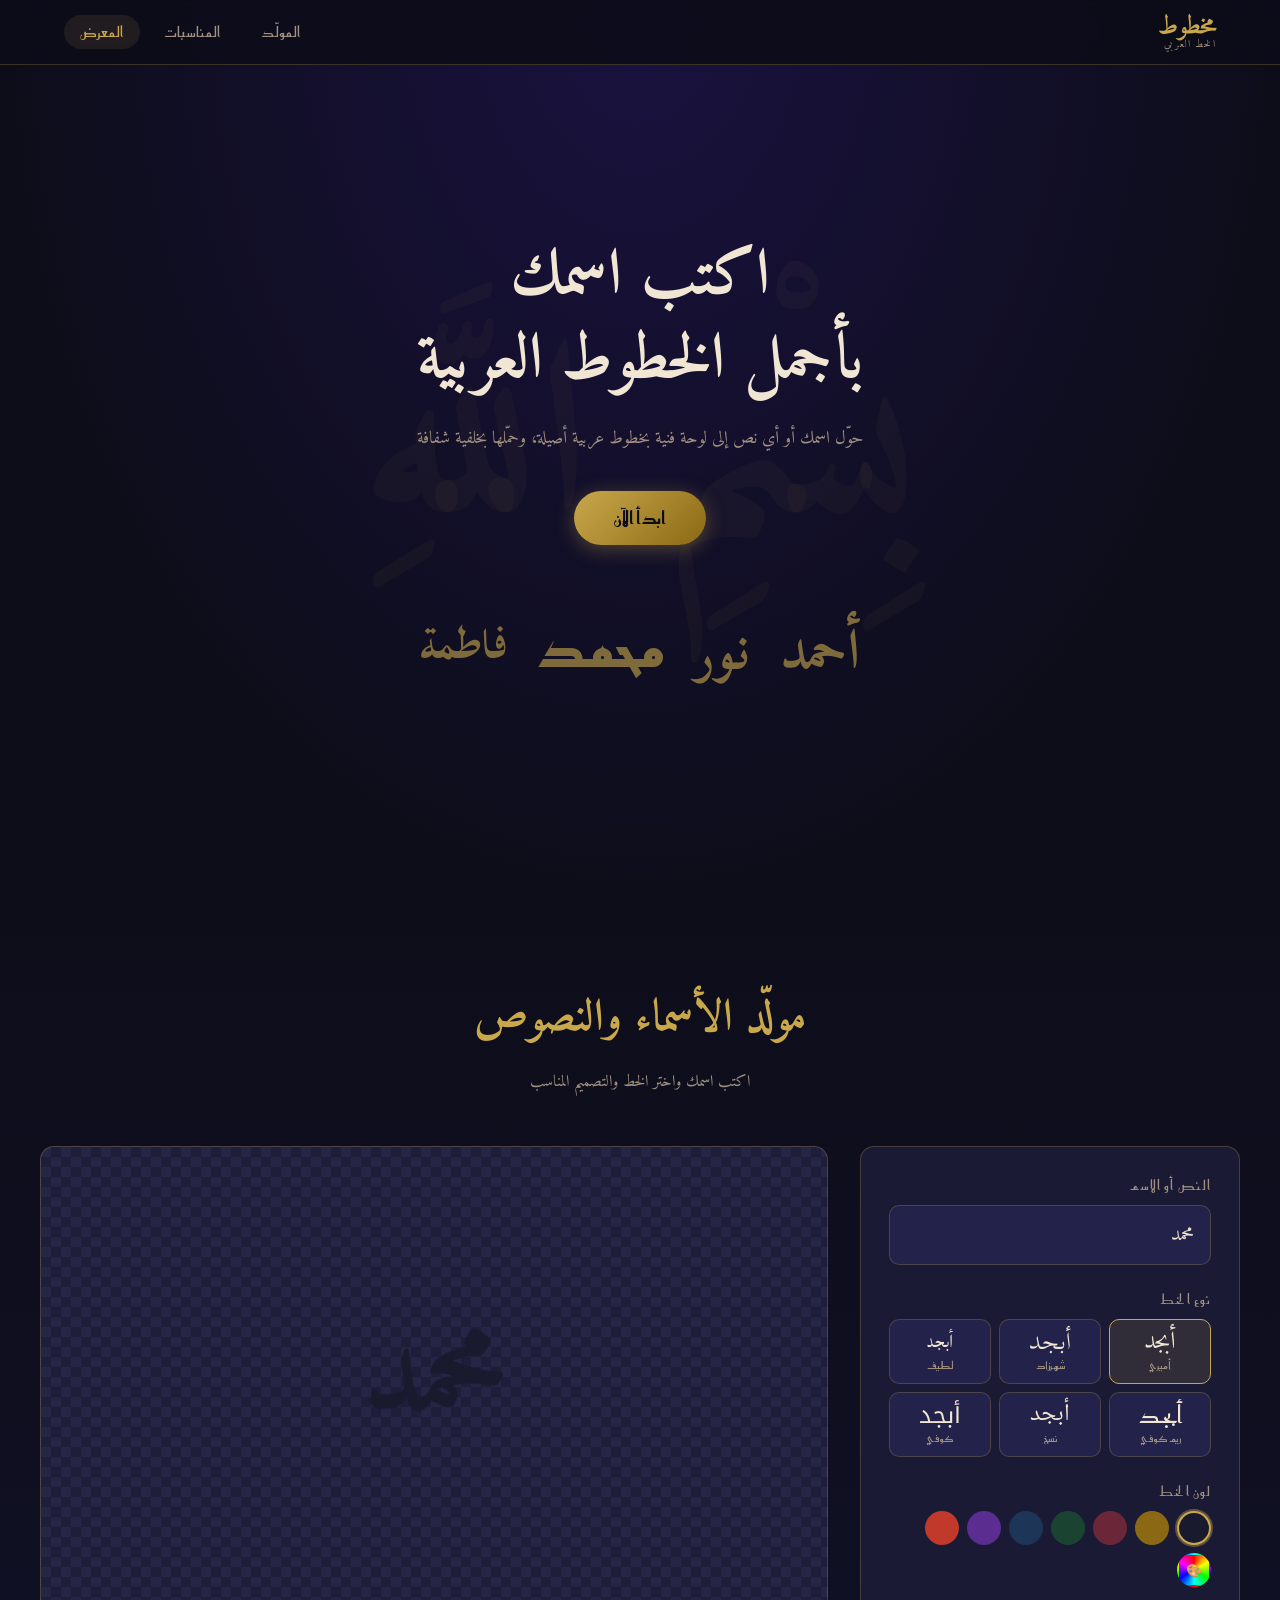
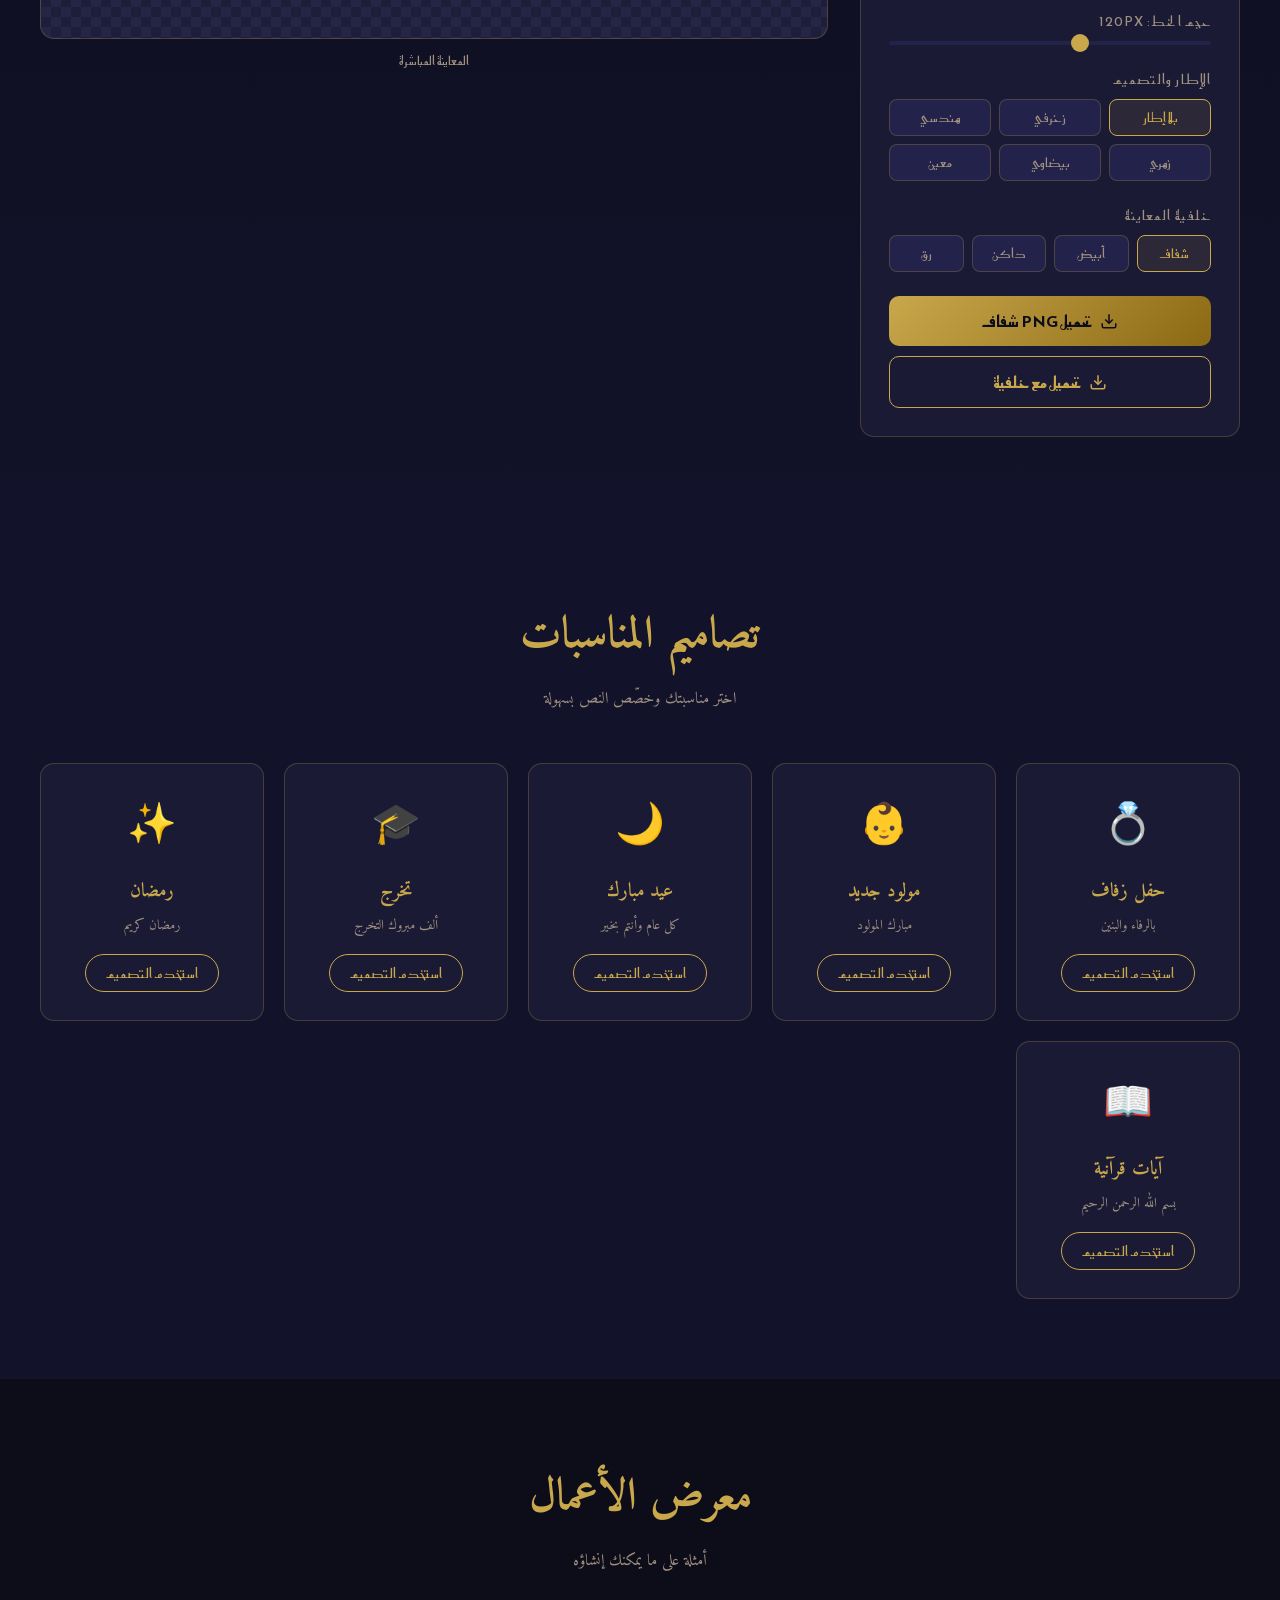
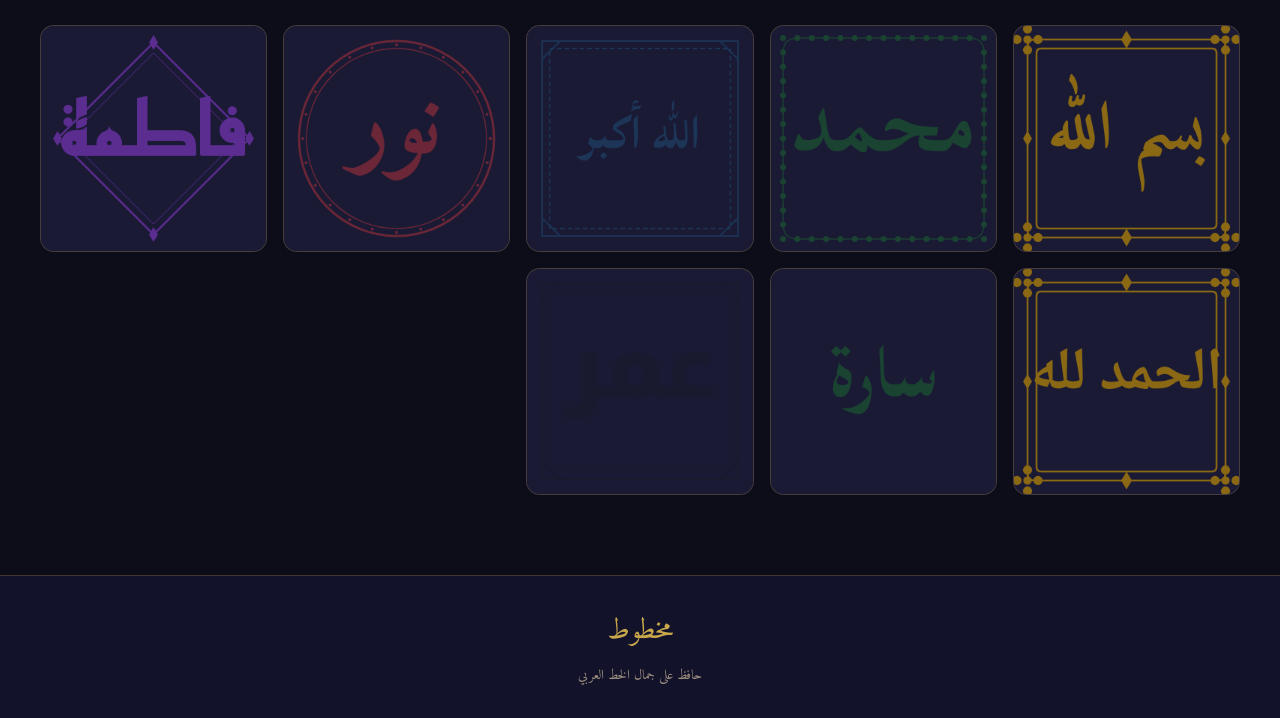
==== index.html @ 0754ecc1 "feat: إنشاء موقع مخطوط للخط العربي والمخطوطات - صفحة هيرو بخطوط عربية متحركة - مولّد نصوص/أسماء تفاع" ====
<!DOCTYPE html>
<html lang="ar" dir="rtl">
<head>
  <meta charset="UTF-8" />
  <meta name="viewport" content="width=device-width, initial-scale=1.0" />
  <title>مخطوط – الخط العربي والمخطوطات</title>
  <link rel="preconnect" href="https://fonts.googleapis.com" />
  <link rel="preconnect" href="https://fonts.gstatic.com" crossorigin />
  <link href="https://fonts.googleapis.com/css2?family=Amiri:ital,wght@0,400;0,700;1,400&family=Scheherazade+New:wght@400;500;600;700&family=Lateef:wght@200;300;400;500;600;700;800&family=Reem+Kufi:wght@400;500;600;700&family=Noto+Naskh+Arabic:wght@400;500;600;700&family=Noto+Kufi+Arabic:wght@400;500;600;700&display=swap" rel="stylesheet" />
  <link rel="stylesheet" href="style.css" />
</head>
<body>
  <!-- Header -->
  <header class="site-header">
    <div class="header-inner">
      <div class="logo">
        <span class="logo-text">مخطوط</span>
        <span class="logo-sub">الخط العربي</span>
      </div>
      <nav class="nav">
        <a href="#generator" class="nav-link active">المولّد</a>
        <a href="#occasions" class="nav-link">المناسبات</a>
        <a href="#gallery" class="nav-link">المعرض</a>
      </nav>
    </div>
  </header>

  <!-- Hero -->
  <section class="hero">
    <div class="hero-bg-text">بِسْمِ اللَّهِ</div>
    <div class="hero-content">
      <h1 class="hero-title">اكتب اسمك<br/>بأجمل الخطوط العربية</h1>
      <p class="hero-desc">حوّل اسمك أو أي نص إلى لوحة فنية بخطوط عربية أصيلة، وحمّلها بخلفية شفافة</p>
      <a href="#generator" class="btn-primary">ابدأ الآن</a>
    </div>
    <div class="hero-samples">
      <span class="sample s1">أحمد</span>
      <span class="sample s2">نور</span>
      <span class="sample s3">محمد</span>
      <span class="sample s4">فاطمة</span>
    </div>
  </section>

  <!-- Generator -->
  <section id="generator" class="section generator-section">
    <div class="container">
      <h2 class="section-title">مولّد الأسماء والنصوص</h2>
      <p class="section-sub">اكتب اسمك واختر الخط والتصميم المناسب</p>

      <div class="generator-layout">
        <!-- Controls -->
        <div class="controls-panel">

          <!-- Text Input -->
          <div class="control-group">
            <label>النص أو الاسم</label>
            <input type="text" id="nameInput" placeholder="اكتب اسمك هنا..." value="محمد" maxlength="40" />
          </div>

          <!-- Font Selector -->
          <div class="control-group">
            <label>نوع الخط</label>
            <div class="font-grid" id="fontGrid">
              <button class="font-btn active" data-font="Amiri" data-weight="700">
                <span class="font-preview" style="font-family:'Amiri'">أبجد</span>
                <span class="font-name">أميري</span>
              </button>
              <button class="font-btn" data-font="Scheherazade New" data-weight="700">
                <span class="font-preview" style="font-family:'Scheherazade New'">أبجد</span>
                <span class="font-name">شهرزاد</span>
              </button>
              <button class="font-btn" data-font="Lateef" data-weight="700">
                <span class="font-preview" style="font-family:'Lateef'">أبجد</span>
                <span class="font-name">لطيف</span>
              </button>
              <button class="font-btn" data-font="Reem Kufi" data-weight="700">
                <span class="font-preview" style="font-family:'Reem Kufi'">أبجد</span>
                <span class="font-name">ريم كوفي</span>
              </button>
              <button class="font-btn" data-font="Noto Naskh Arabic" data-weight="700">
                <span class="font-preview" style="font-family:'Noto Naskh Arabic'">أبجد</span>
                <span class="font-name">نسخ</span>
              </button>
              <button class="font-btn" data-font="Noto Kufi Arabic" data-weight="700">
                <span class="font-preview" style="font-family:'Noto Kufi Arabic'">أبجد</span>
                <span class="font-name">كوفي</span>
              </button>
            </div>
          </div>

          <!-- Color -->
          <div class="control-group">
            <label>لون الخط</label>
            <div class="color-palette" id="colorPalette">
              <button class="color-btn active" data-color="#1a1a2e" style="background:#1a1a2e" title="أسود عميق"></button>
              <button class="color-btn" data-color="#8B6914" style="background:#8B6914" title="ذهبي"></button>
              <button class="color-btn" data-color="#6B2737" style="background:#6B2737" title="أحمر عميق"></button>
              <button class="color-btn" data-color="#1B4332" style="background:#1B4332" title="أخضر عميق"></button>
              <button class="color-btn" data-color="#1d3557" style="background:#1d3557" title="أزرق ملكي"></button>
              <button class="color-btn" data-color="#5c2d91" style="background:#5c2d91" title="بنفسجي"></button>
              <button class="color-btn" data-color="#C0392B" style="background:#C0392B" title="أحمر"></button>
              <button class="color-btn custom-color-btn" data-color="#000000" title="اختر لوناً">
                <span>🎨</span>
              </button>
            </div>
            <input type="color" id="customColor" style="display:none" />
          </div>

          <!-- Font Size -->
          <div class="control-group">
            <label>حجم الخط: <span id="sizeLabel">120</span>px</label>
            <input type="range" id="fontSize" min="40" max="240" value="120" class="range-slider" />
          </div>

          <!-- Frame Style -->
          <div class="control-group">
            <label>الإطار والتصميم</label>
            <div class="frame-grid" id="frameGrid">
              <button class="frame-btn active" data-frame="none">بلا إطار</button>
              <button class="frame-btn" data-frame="ornate">زخرفي</button>
              <button class="frame-btn" data-frame="geometric">هندسي</button>
              <button class="frame-btn" data-frame="floral">زهري</button>
              <button class="frame-btn" data-frame="oval">بيضاوي</button>
              <button class="frame-btn" data-frame="diamond">معين</button>
            </div>
          </div>

          <!-- Background for preview -->
          <div class="control-group">
            <label>خلفية المعاينة</label>
            <div class="bg-options">
              <button class="bg-btn active" data-bg="transparent">شفاف</button>
              <button class="bg-btn" data-bg="white">أبيض</button>
              <button class="bg-btn" data-bg="dark">داكن</button>
              <button class="bg-btn" data-bg="parchment">رق</button>
            </div>
          </div>

          <!-- Download Buttons -->
          <div class="download-group">
            <button class="btn-download" id="downloadPNG">
              <svg width="18" height="18" viewBox="0 0 24 24" fill="none" stroke="currentColor" stroke-width="2"><path d="M21 15v4a2 2 0 0 1-2 2H5a2 2 0 0 1-2-2v-4"/><polyline points="7 10 12 15 17 10"/><line x1="12" y1="15" x2="12" y2="3"/></svg>
              تحميل PNG شفاف
            </button>
            <button class="btn-download secondary" id="downloadPNGbg">
              <svg width="18" height="18" viewBox="0 0 24 24" fill="none" stroke="currentColor" stroke-width="2"><path d="M21 15v4a2 2 0 0 1-2 2H5a2 2 0 0 1-2-2v-4"/><polyline points="7 10 12 15 17 10"/><line x1="12" y1="15" x2="12" y2="3"/></svg>
              تحميل مع خلفية
            </button>
          </div>
        </div>

        <!-- Canvas Preview -->
        <div class="preview-panel">
          <div class="preview-wrapper" id="previewWrapper">
            <canvas id="calligraphyCanvas"></canvas>
          </div>
          <p class="preview-hint">المعاينة المباشرة</p>
        </div>
      </div>
    </div>
  </section>

  <!-- Occasions -->
  <section id="occasions" class="section occasions-section">
    <div class="container">
      <h2 class="section-title">تصاميم المناسبات</h2>
      <p class="section-sub">اختر مناسبتك وخصّص النص بسهولة</p>

      <div class="occasions-grid">
        <div class="occasion-card" data-occasion="wedding">
          <div class="occasion-icon">💍</div>
          <h3>حفل زفاف</h3>
          <p>بالرفاء والبنين</p>
          <button class="btn-occasion" onclick="loadOccasion('wedding')">استخدم التصميم</button>
        </div>
        <div class="occasion-card" data-occasion="newborn">
          <div class="occasion-icon">👶</div>
          <h3>مولود جديد</h3>
          <p>مبارك المولود</p>
          <button class="btn-occasion" onclick="loadOccasion('newborn')">استخدم التصميم</button>
        </div>
        <div class="occasion-card" data-occasion="eid">
          <div class="occasion-icon">🌙</div>
          <h3>عيد مبارك</h3>
          <p>كل عام وأنتم بخير</p>
          <button class="btn-occasion" onclick="loadOccasion('eid')">استخدم التصميم</button>
        </div>
        <div class="occasion-card" data-occasion="graduation">
          <div class="occasion-icon">🎓</div>
          <h3>تخرج</h3>
          <p>ألف مبروك التخرج</p>
          <button class="btn-occasion" onclick="loadOccasion('graduation')">استخدم التصميم</button>
        </div>
        <div class="occasion-card" data-occasion="ramadan">
          <div class="occasion-icon">✨</div>
          <h3>رمضان</h3>
          <p>رمضان كريم</p>
          <button class="btn-occasion" onclick="loadOccasion('ramadan')">استخدم التصميم</button>
        </div>
        <div class="occasion-card" data-occasion="quran">
          <div class="occasion-icon">📖</div>
          <h3>آيات قرآنية</h3>
          <p>بسم الله الرحمن الرحيم</p>
          <button class="btn-occasion" onclick="loadOccasion('quran')">استخدم التصميم</button>
        </div>
      </div>
    </div>
  </section>

  <!-- Gallery -->
  <section id="gallery" class="section gallery-section">
    <div class="container">
      <h2 class="section-title">معرض الأعمال</h2>
      <p class="section-sub">أمثلة على ما يمكنك إنشاؤه</p>
      <div class="gallery-grid" id="galleryGrid"></div>
    </div>
  </section>

  <!-- Footer -->
  <footer class="site-footer">
    <div class="footer-inner">
      <span class="footer-logo">مخطوط</span>
      <p>حافظ على جمال الخط العربي</p>
    </div>
  </footer>

  <!-- Toast -->
  <div class="toast" id="toast"></div>

  <script src="app.js"></script>
</body>
</html>
---- style.css ----
/* ========================
   RESET & BASE
======================== */
*, *::before, *::after { box-sizing: border-box; margin: 0; padding: 0; }

:root {
  --gold: #c9a84c;
  --gold-light: #e8c96a;
  --gold-dark: #8B6914;
  --deep: #0d0d1a;
  --deep2: #12122a;
  --surface: #1a1a35;
  --surface2: #22224a;
  --text: #f0e6d3;
  --text-muted: #a09080;
  --border: rgba(201,168,76,0.25);
  --radius: 14px;
  --shadow: 0 8px 32px rgba(0,0,0,0.5);
}

html { scroll-behavior: smooth; }

body {
  font-family: 'Amiri', 'Segoe UI', sans-serif;
  background: var(--deep);
  color: var(--text);
  direction: rtl;
  overflow-x: hidden;
}

a { text-decoration: none; color: inherit; }

/* ========================
   HEADER
======================== */
.site-header {
  position: fixed;
  top: 0; left: 0; right: 0;
  z-index: 100;
  background: rgba(13,13,26,0.92);
  backdrop-filter: blur(12px);
  border-bottom: 1px solid var(--border);
}

.header-inner {
  max-width: 1200px;
  margin: 0 auto;
  padding: 0 24px;
  height: 64px;
  display: flex;
  align-items: center;
  justify-content: space-between;
}

.logo {
  display: flex;
  flex-direction: column;
  line-height: 1;
}

.logo-text {
  font-family: 'Amiri', serif;
  font-size: 1.6rem;
  font-weight: 700;
  color: var(--gold);
  letter-spacing: 0;
}

.logo-sub {
  font-size: 0.65rem;
  color: var(--text-muted);
  letter-spacing: 0.1em;
}

.nav { display: flex; gap: 8px; }

.nav-link {
  padding: 6px 16px;
  border-radius: 20px;
  font-size: 0.9rem;
  color: var(--text-muted);
  transition: all 0.2s;
  font-family: 'Reem Kufi', sans-serif;
}

.nav-link:hover, .nav-link.active {
  color: var(--gold);
  background: rgba(201,168,76,0.1);
}

/* ========================
   HERO
======================== */
.hero {
  min-height: 100vh;
  display: flex;
  flex-direction: column;
  align-items: center;
  justify-content: center;
  position: relative;
  overflow: hidden;
  padding: 100px 24px 60px;
  background: radial-gradient(ellipse at 50% 0%, #1a1240 0%, var(--deep) 70%);
}

.hero-bg-text {
  position: absolute;
  top: 50%;
  left: 50%;
  transform: translate(-50%, -50%);
  font-family: 'Amiri', serif;
  font-size: clamp(80px, 20vw, 240px);
  font-weight: 700;
  color: rgba(201,168,76,0.04);
  pointer-events: none;
  white-space: nowrap;
  user-select: none;
}

.hero-content {
  text-align: center;
  position: relative;
  z-index: 2;
  max-width: 700px;
}

.hero-title {
  font-family: 'Amiri', serif;
  font-size: clamp(2rem, 6vw, 4rem);
  font-weight: 700;
  line-height: 1.3;
  color: var(--text);
  margin-bottom: 20px;
}

.hero-title br { display: block; }

.hero-desc {
  font-size: 1.1rem;
  color: var(--text-muted);
  margin-bottom: 36px;
  line-height: 1.8;
}

.btn-primary {
  display: inline-block;
  padding: 14px 40px;
  background: linear-gradient(135deg, var(--gold) 0%, var(--gold-dark) 100%);
  color: #0d0d1a;
  border-radius: 30px;
  font-family: 'Reem Kufi', sans-serif;
  font-size: 1.1rem;
  font-weight: 700;
  transition: all 0.3s;
  box-shadow: 0 4px 20px rgba(201,168,76,0.35);
}

.btn-primary:hover {
  transform: translateY(-2px);
  box-shadow: 0 8px 30px rgba(201,168,76,0.5);
}

.hero-samples {
  display: flex;
  gap: 30px;
  margin-top: 60px;
  flex-wrap: wrap;
  justify-content: center;
  position: relative;
  z-index: 2;
}

.sample {
  font-family: 'Amiri', serif;
  font-size: clamp(2rem, 5vw, 3.5rem);
  font-weight: 700;
  color: var(--gold);
  opacity: 0.6;
  animation: float 4s ease-in-out infinite;
}

.sample.s1 { animation-delay: 0s; font-family: 'Amiri', serif; }
.sample.s2 { animation-delay: 0.8s; font-family: 'Scheherazade New', serif; font-size: 3rem; }
.sample.s3 { animation-delay: 1.6s; font-family: 'Reem Kufi', sans-serif; }
.sample.s4 { animation-delay: 2.4s; font-family: 'Lateef', serif; }

@keyframes float {
  0%, 100% { transform: translateY(0); opacity: 0.6; }
  50% { transform: translateY(-12px); opacity: 0.9; }
}

/* ========================
   SECTIONS
======================== */
.section { padding: 80px 24px; }

.container { max-width: 1200px; margin: 0 auto; }

.section-title {
  font-family: 'Amiri', serif;
  font-size: clamp(1.8rem, 4vw, 2.8rem);
  font-weight: 700;
  text-align: center;
  color: var(--gold);
  margin-bottom: 10px;
}

.section-sub {
  text-align: center;
  color: var(--text-muted);
  margin-bottom: 50px;
  font-size: 1rem;
}

/* ========================
   GENERATOR
======================== */
.generator-section {
  background: linear-gradient(180deg, var(--deep) 0%, var(--deep2) 100%);
}

.generator-layout {
  display: grid;
  grid-template-columns: 380px 1fr;
  gap: 32px;
  align-items: start;
}

@media (max-width: 900px) {
  .generator-layout { grid-template-columns: 1fr; }
}

/* Controls Panel */
.controls-panel {
  background: var(--surface);
  border: 1px solid var(--border);
  border-radius: var(--radius);
  padding: 28px;
  display: flex;
  flex-direction: column;
  gap: 24px;
}

.control-group { display: flex; flex-direction: column; gap: 10px; }

.control-group label {
  font-family: 'Reem Kufi', sans-serif;
  font-size: 0.85rem;
  color: var(--text-muted);
  text-transform: uppercase;
  letter-spacing: 0.08em;
}

.control-group input[type="text"] {
  width: 100%;
  padding: 12px 16px;
  background: var(--surface2);
  border: 1px solid var(--border);
  border-radius: 10px;
  color: var(--text);
  font-family: 'Amiri', serif;
  font-size: 1.2rem;
  text-align: right;
  direction: rtl;
  outline: none;
  transition: border-color 0.2s;
}

.control-group input[type="text"]:focus {
  border-color: var(--gold);
}

/* Font Grid */
.font-grid {
  display: grid;
  grid-template-columns: repeat(3, 1fr);
  gap: 8px;
}

.font-btn {
  background: var(--surface2);
  border: 1px solid var(--border);
  border-radius: 10px;
  padding: 10px 6px;
  cursor: pointer;
  transition: all 0.2s;
  display: flex;
  flex-direction: column;
  align-items: center;
  gap: 4px;
}

.font-btn:hover { border-color: var(--gold); }

.font-btn.active {
  border-color: var(--gold);
  background: rgba(201,168,76,0.12);
}

.font-preview {
  font-size: 1.5rem;
  color: var(--text);
  line-height: 1;
}

.font-name {
  font-size: 0.65rem;
  color: var(--text-muted);
  font-family: 'Reem Kufi', sans-serif;
}

/* Color Palette */
.color-palette {
  display: flex;
  gap: 8px;
  flex-wrap: wrap;
}

.color-btn {
  width: 34px;
  height: 34px;
  border-radius: 50%;
  border: 2px solid transparent;
  cursor: pointer;
  transition: all 0.2s;
  display: flex;
  align-items: center;
  justify-content: center;
}

.color-btn:hover { transform: scale(1.15); }

.color-btn.active {
  border-color: var(--gold);
  box-shadow: 0 0 0 2px rgba(201,168,76,0.4);
}

.custom-color-btn {
  background: conic-gradient(red, yellow, lime, cyan, blue, magenta, red) !important;
  font-size: 0.8rem;
}

/* Range Slider */
.range-slider {
  -webkit-appearance: none;
  width: 100%;
  height: 4px;
  background: var(--surface2);
  border-radius: 2px;
  outline: none;
}

.range-slider::-webkit-slider-thumb {
  -webkit-appearance: none;
  width: 18px;
  height: 18px;
  border-radius: 50%;
  background: var(--gold);
  cursor: pointer;
}

/* Frame Grid */
.frame-grid {
  display: grid;
  grid-template-columns: repeat(3, 1fr);
  gap: 8px;
}

.frame-btn {
  background: var(--surface2);
  border: 1px solid var(--border);
  border-radius: 8px;
  padding: 8px 4px;
  color: var(--text-muted);
  font-family: 'Reem Kufi', sans-serif;
  font-size: 0.8rem;
  cursor: pointer;
  transition: all 0.2s;
}

.frame-btn:hover { border-color: var(--gold); color: var(--gold); }

.frame-btn.active {
  border-color: var(--gold);
  color: var(--gold);
  background: rgba(201,168,76,0.1);
}

/* BG Options */
.bg-options {
  display: flex;
  gap: 8px;
}

.bg-btn {
  flex: 1;
  padding: 8px;
  border-radius: 8px;
  border: 1px solid var(--border);
  background: var(--surface2);
  color: var(--text-muted);
  font-family: 'Reem Kufi', sans-serif;
  font-size: 0.8rem;
  cursor: pointer;
  transition: all 0.2s;
}

.bg-btn:hover { border-color: var(--gold); color: var(--gold); }

.bg-btn.active {
  border-color: var(--gold);
  color: var(--gold);
  background: rgba(201,168,76,0.1);
}

/* Download Buttons */
.download-group { display: flex; gap: 10px; flex-direction: column; }

.btn-download {
  width: 100%;
  padding: 13px;
  border-radius: 10px;
  border: none;
  background: linear-gradient(135deg, var(--gold), var(--gold-dark));
  color: #0d0d1a;
  font-family: 'Reem Kufi', sans-serif;
  font-size: 1rem;
  font-weight: 700;
  cursor: pointer;
  display: flex;
  align-items: center;
  justify-content: center;
  gap: 8px;
  transition: all 0.2s;
}

.btn-download:hover { filter: brightness(1.1); transform: translateY(-1px); }

.btn-download.secondary {
  background: transparent;
  border: 1px solid var(--gold);
  color: var(--gold);
}

.btn-download.secondary:hover {
  background: rgba(201,168,76,0.1);
  filter: none;
}

/* Preview Panel */
.preview-panel {
  display: flex;
  flex-direction: column;
  align-items: center;
  gap: 12px;
  position: sticky;
  top: 90px;
}

.preview-wrapper {
  width: 100%;
  border-radius: var(--radius);
  overflow: hidden;
  border: 1px solid var(--border);
  background: repeating-conic-gradient(#1e1e3a 0% 25%, #252545 0% 50%) 0 0 / 20px 20px;
  display: flex;
  align-items: center;
  justify-content: center;
  min-height: 300px;
}

.preview-wrapper canvas {
  max-width: 100%;
  height: auto;
  display: block;
}

.preview-hint {
  font-size: 0.78rem;
  color: var(--text-muted);
  font-family: 'Reem Kufi', sans-serif;
}

/* ========================
   OCCASIONS
======================== */
.occasions-section {
  background: var(--deep2);
}

.occasions-grid {
  display: grid;
  grid-template-columns: repeat(auto-fill, minmax(220px, 1fr));
  gap: 20px;
}

.occasion-card {
  background: var(--surface);
  border: 1px solid var(--border);
  border-radius: var(--radius);
  padding: 28px 20px;
  text-align: center;
  transition: all 0.3s;
  cursor: pointer;
}

.occasion-card:hover {
  border-color: var(--gold);
  transform: translateY(-4px);
  box-shadow: 0 12px 40px rgba(201,168,76,0.15);
}

.occasion-icon {
  font-size: 2.5rem;
  margin-bottom: 12px;
}

.occasion-card h3 {
  font-family: 'Amiri', serif;
  font-size: 1.2rem;
  color: var(--gold);
  margin-bottom: 6px;
}

.occasion-card p {
  font-size: 0.85rem;
  color: var(--text-muted);
  margin-bottom: 16px;
  font-family: 'Amiri', serif;
}

.btn-occasion {
  padding: 8px 20px;
  border-radius: 20px;
  border: 1px solid var(--gold);
  background: transparent;
  color: var(--gold);
  font-family: 'Reem Kufi', sans-serif;
  font-size: 0.85rem;
  cursor: pointer;
  transition: all 0.2s;
}

.btn-occasion:hover {
  background: var(--gold);
  color: var(--deep);
}

/* ========================
   GALLERY
======================== */
.gallery-section {
  background: var(--deep);
}

.gallery-grid {
  display: grid;
  grid-template-columns: repeat(auto-fill, minmax(200px, 1fr));
  gap: 16px;
}

.gallery-item {
  border-radius: var(--radius);
  overflow: hidden;
  border: 1px solid var(--border);
  background: var(--surface);
  aspect-ratio: 1;
  display: flex;
  align-items: center;
  justify-content: center;
  cursor: pointer;
  transition: all 0.3s;
  position: relative;
}

.gallery-item:hover {
  border-color: var(--gold);
  transform: scale(1.02);
}

.gallery-item canvas {
  width: 100%;
  height: 100%;
  object-fit: contain;
}

/* ========================
   FOOTER
======================== */
.site-footer {
  background: var(--deep2);
  border-top: 1px solid var(--border);
  padding: 30px 24px;
}

.footer-inner {
  max-width: 1200px;
  margin: 0 auto;
  text-align: center;
  display: flex;
  flex-direction: column;
  gap: 8px;
}

.footer-logo {
  font-family: 'Amiri', serif;
  font-size: 1.8rem;
  color: var(--gold);
}

.site-footer p {
  color: var(--text-muted);
  font-size: 0.85rem;
}

/* ========================
   TOAST
======================== */
.toast {
  position: fixed;
  bottom: 30px;
  left: 50%;
  transform: translateX(-50%) translateY(80px);
  background: var(--gold);
  color: var(--deep);
  padding: 12px 28px;
  border-radius: 30px;
  font-family: 'Reem Kufi', sans-serif;
  font-size: 0.95rem;
  font-weight: 700;
  opacity: 0;
  transition: all 0.35s cubic-bezier(0.34,1.56,0.64,1);
  pointer-events: none;
  z-index: 999;
}

.toast.show {
  opacity: 1;
  transform: translateX(-50%) translateY(0);
}

/* ========================
   SCROLLBAR
======================== */
::-webkit-scrollbar { width: 6px; }
::-webkit-scrollbar-track { background: var(--deep); }
::-webkit-scrollbar-thumb { background: var(--surface2); border-radius: 3px; }
::-webkit-scrollbar-thumb:hover { background: var(--gold-dark); }

/* ========================
   RESPONSIVE
======================== */
@media (max-width: 600px) {
  .nav-link { padding: 5px 10px; font-size: 0.8rem; }
  .font-grid { grid-template-columns: repeat(2, 1fr); }
  .frame-grid { grid-template-columns: repeat(2, 1fr); }
  .hero-samples { gap: 16px; }
}
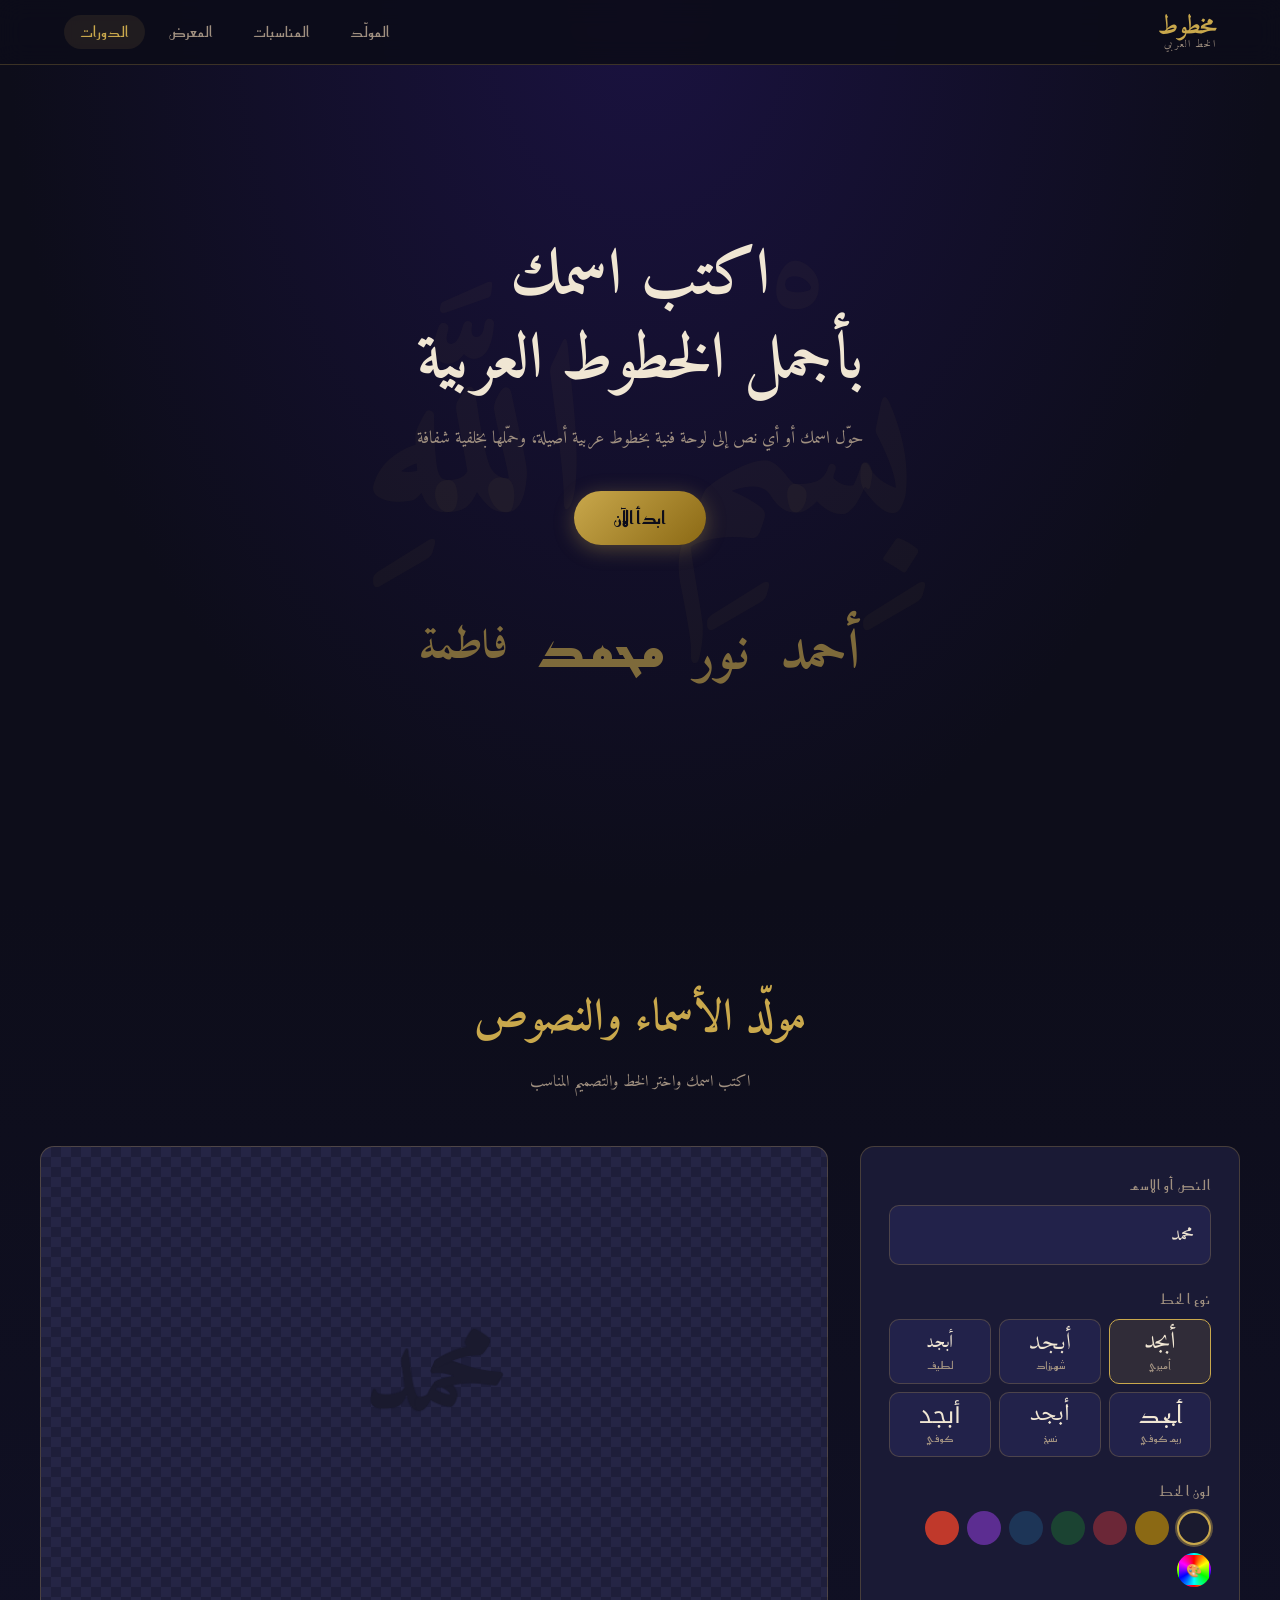
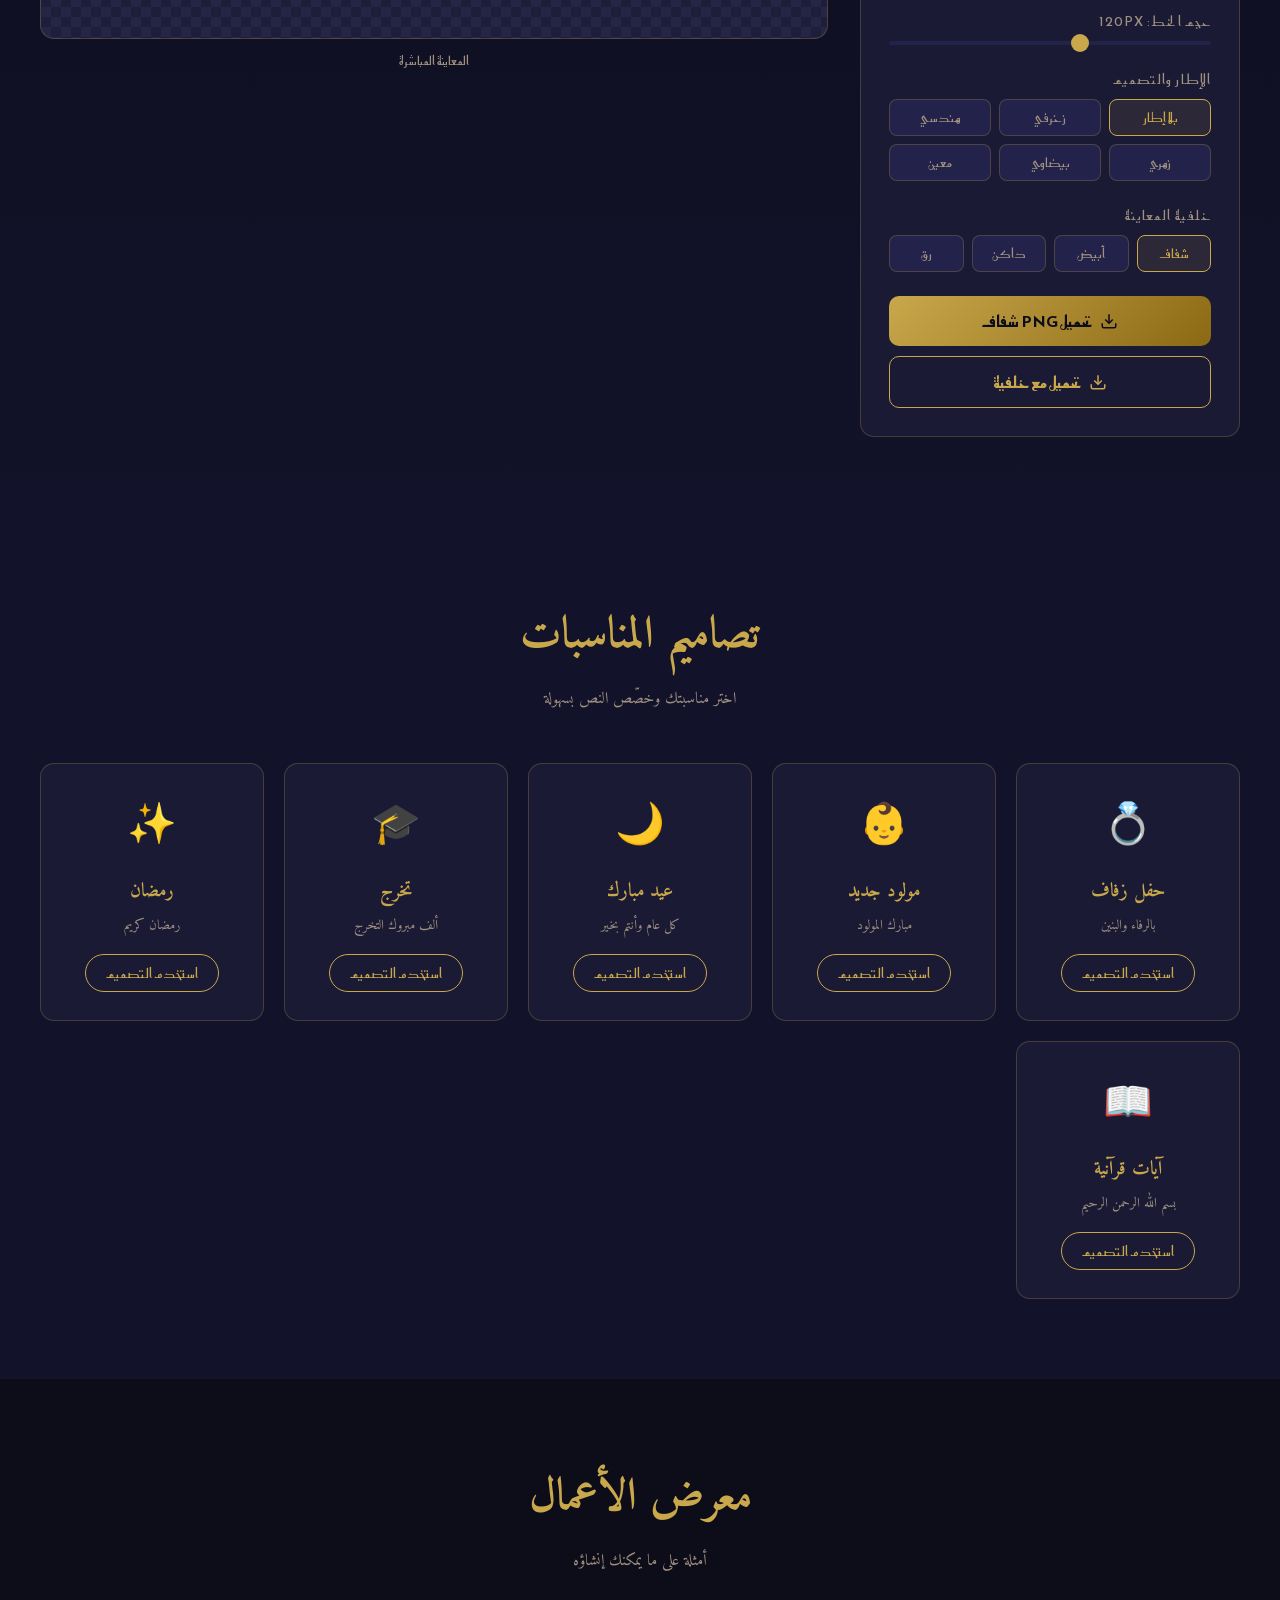
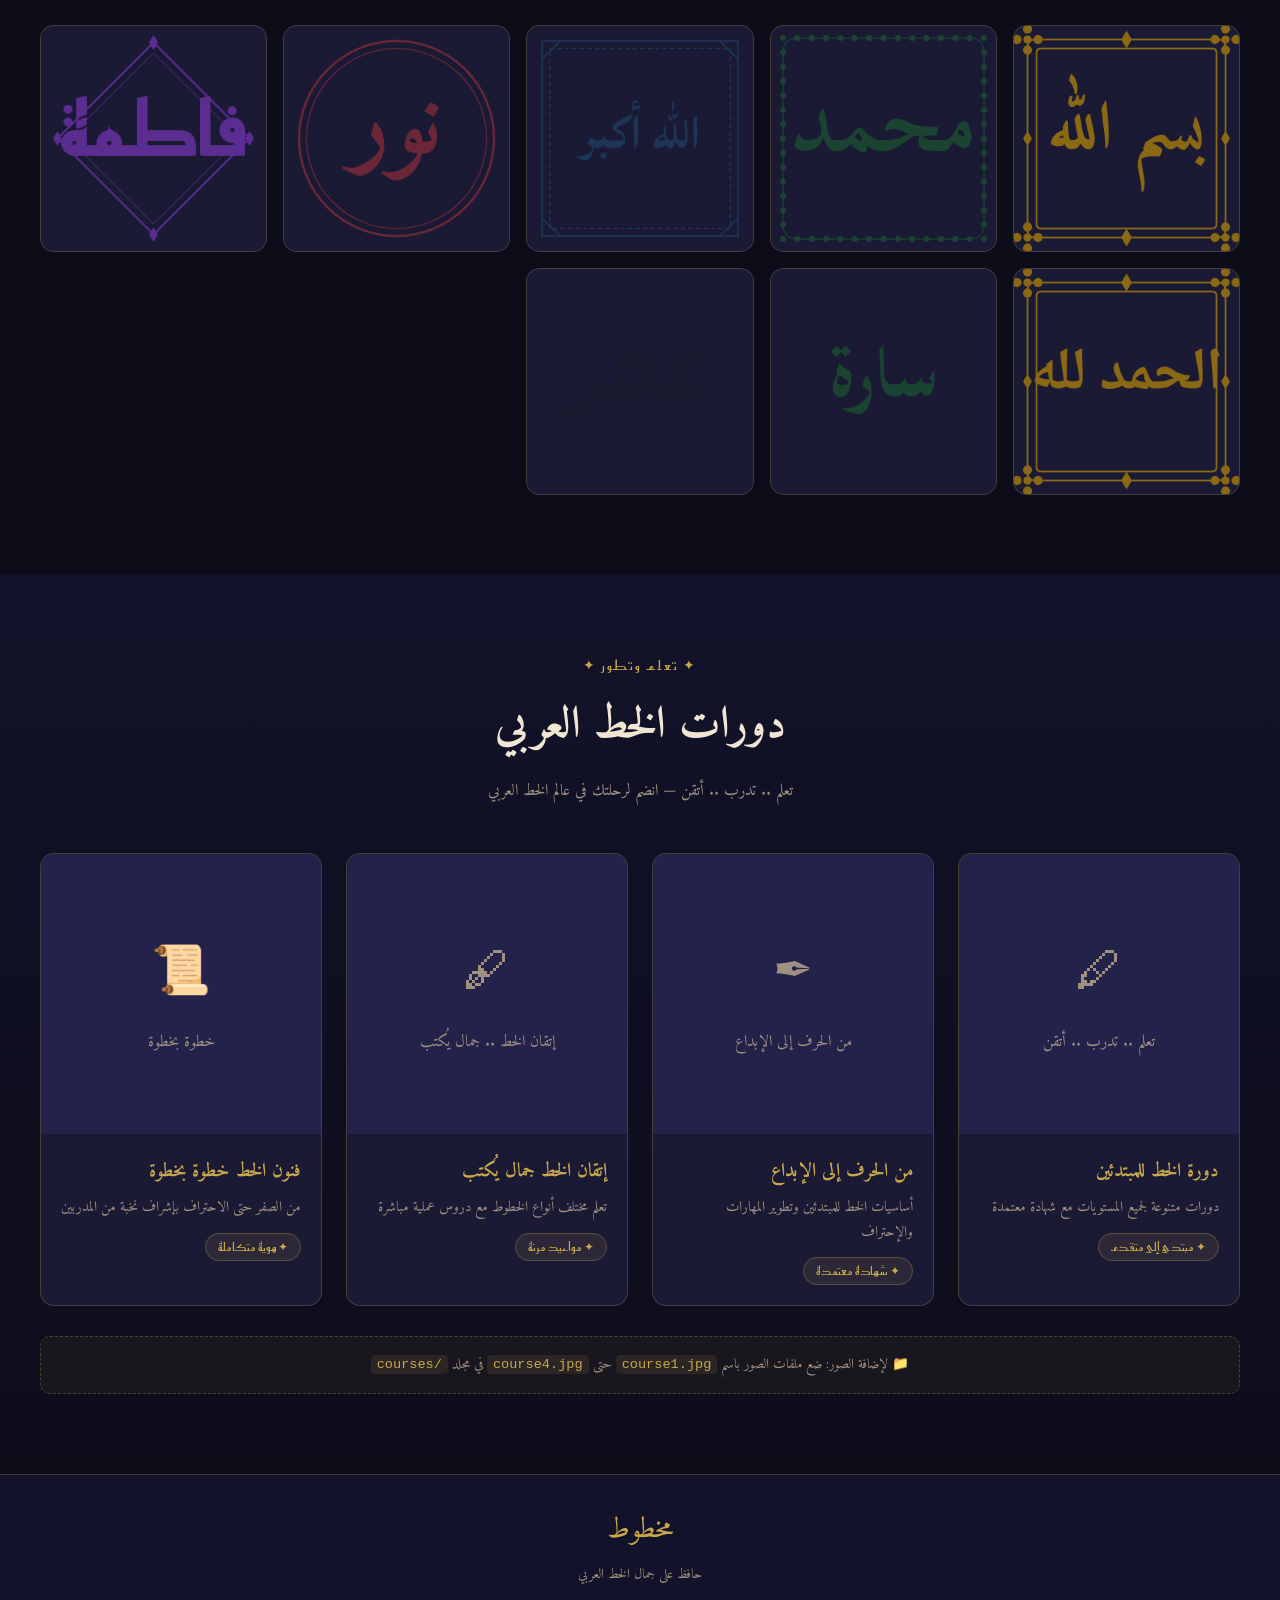
==== commit 9cb35768: "feat: موقع مخطوط المتطور مع لوحة التحكم وقسم الدورات" ====
--- a/index.html
+++ b/index.html
@@ -21,6 +21,7 @@
         <a href="#generator" class="nav-link active">المولّد</a>
         <a href="#occasions" class="nav-link">المناسبات</a>
         <a href="#gallery" class="nav-link">المعرض</a>
+        <a href="#courses" class="nav-link">الدورات</a>
       </nav>
     </div>
   </header>
@@ -216,6 +217,78 @@
     </div>
   </section>
 
+  <!-- Courses Section -->
+  <section id="courses" class="section courses-section">
+    <div class="container">
+      <div class="sec-head">
+        <span class="sec-tag">✦ تعلم وتطور ✦</span>
+        <h2 class="sec-title">دورات الخط العربي</h2>
+        <p class="sec-sub">تعلم .. تدرب .. أتقن — انضم لرحلتك في عالم الخط العربي</p>
+      </div>
+      <div class="courses-grid">
+        <div class="course-card">
+          <div class="course-img-wrap">
+            <img src="courses/course1.jpg" alt="دورة الخط العربي - تعلم تدرب أتقن" class="course-img" onerror="this.parentElement.classList.add('img-missing')" />
+            <div class="course-img-placeholder">
+              <span class="cip-icon">🖊</span>
+              <span>تعلم .. تدرب .. أتقن</span>
+            </div>
+          </div>
+          <div class="course-info">
+            <h3>دورة الخط للمبتدئين</h3>
+            <p>دورات متنوعة لجميع المستويات مع شهادة معتمدة</p>
+            <span class="course-badge">✦ مبتدئ إلى متقدم</span>
+          </div>
+        </div>
+        <div class="course-card">
+          <div class="course-img-wrap">
+            <img src="courses/course2.jpg" alt="دورة الخط العربي - من الحرف إلى الإبداع" class="course-img" onerror="this.parentElement.classList.add('img-missing')" />
+            <div class="course-img-placeholder">
+              <span class="cip-icon">✒</span>
+              <span>من الحرف إلى الإبداع</span>
+            </div>
+          </div>
+          <div class="course-info">
+            <h3>من الحرف إلى الإبداع</h3>
+            <p>أساسيات الخط للمبتدئين وتطوير المهارات والإحتراف</p>
+            <span class="course-badge">✦ شهادة معتمدة</span>
+          </div>
+        </div>
+        <div class="course-card">
+          <div class="course-img-wrap">
+            <img src="courses/course3.jpg" alt="دورة الخط العربي - إتقان الخط جمال يُكتب" class="course-img" onerror="this.parentElement.classList.add('img-missing')" />
+            <div class="course-img-placeholder">
+              <span class="cip-icon">🖋</span>
+              <span>إتقان الخط .. جمال يُكتب</span>
+            </div>
+          </div>
+          <div class="course-info">
+            <h3>إتقان الخط جمال يُكتب</h3>
+            <p>تعلم مختلف أنواع الخطوط مع دروس عملية مباشرة</p>
+            <span class="course-badge">✦ مواعيد مرنة</span>
+          </div>
+        </div>
+        <div class="course-card">
+          <div class="course-img-wrap">
+            <img src="courses/course4.jpg" alt="دورة الخط العربي - خطوة بخطوة" class="course-img" onerror="this.parentElement.classList.add('img-missing')" />
+            <div class="course-img-placeholder">
+              <span class="cip-icon">📜</span>
+              <span>خطوة بخطوة</span>
+            </div>
+          </div>
+          <div class="course-info">
+            <h3>فنون الخط خطوة بخطوة</h3>
+            <p>من الصفر حتى الاحتراف بإشراف نخبة من المدربين</p>
+            <span class="course-badge">✦ هوية متكاملة</span>
+          </div>
+        </div>
+      </div>
+      <div class="courses-note">
+        <p>📁 لإضافة الصور: ضع ملفات الصور باسم <code>course1.jpg</code> حتى <code>course4.jpg</code> في مجلد <code>courses/</code></p>
+      </div>
+    </div>
+  </section>
+
   <!-- Footer -->
   <footer class="site-footer">
     <div class="footer-inner">
@@ -229,4 +302,4 @@
 
   <script src="app.js"></script>
 </body>
-</html>+</html>
--- a/style.css
+++ b/style.css
@@ -655,4 +655,157 @@
   .font-grid { grid-template-columns: repeat(2, 1fr); }
   .frame-grid { grid-template-columns: repeat(2, 1fr); }
   .hero-samples { gap: 16px; }
-}+}
+
+/* ========================
+   COURSES SECTION
+======================== */
+.courses-section {
+  background: linear-gradient(180deg, var(--deep2) 0%, var(--deep) 100%);
+}
+
+.courses-grid {
+  display: grid;
+  grid-template-columns: repeat(auto-fill, minmax(260px, 1fr));
+  gap: 24px;
+}
+
+.course-card {
+  background: var(--surface);
+  border: 1px solid var(--border);
+  border-radius: var(--radius);
+  overflow: hidden;
+  transition: all 0.3s;
+  cursor: pointer;
+}
+
+.course-card:hover {
+  border-color: var(--gold);
+  transform: translateY(-6px);
+  box-shadow: 0 16px 48px rgba(201,168,76,0.2);
+}
+
+.course-img-wrap {
+  position: relative;
+  aspect-ratio: 1;
+  overflow: hidden;
+  background: var(--surface2);
+}
+
+.course-img {
+  width: 100%;
+  height: 100%;
+  object-fit: cover;
+  display: block;
+  transition: transform 0.4s;
+}
+
+.course-card:hover .course-img {
+  transform: scale(1.05);
+}
+
+.course-img-placeholder {
+  position: absolute;
+  inset: 0;
+  display: none;
+  flex-direction: column;
+  align-items: center;
+  justify-content: center;
+  gap: 12px;
+  background: var(--surface2);
+  color: var(--text-muted);
+  font-family: 'Amiri', serif;
+  font-size: 1rem;
+  text-align: center;
+  padding: 20px;
+}
+
+.cip-icon {
+  font-size: 3rem;
+}
+
+.img-missing .course-img {
+  display: none;
+}
+
+.img-missing .course-img-placeholder {
+  display: flex;
+}
+
+.course-info {
+  padding: 20px;
+}
+
+.course-info h3 {
+  font-family: 'Amiri', serif;
+  font-size: 1.2rem;
+  color: var(--gold);
+  margin-bottom: 8px;
+}
+
+.course-info p {
+  font-size: 0.9rem;
+  color: var(--text-muted);
+  line-height: 1.7;
+  margin-bottom: 12px;
+}
+
+.course-badge {
+  font-family: 'Reem Kufi', sans-serif;
+  font-size: 0.75rem;
+  color: var(--gold);
+  background: rgba(201,168,76,0.1);
+  border: 1px solid rgba(201,168,76,0.3);
+  padding: 4px 12px;
+  border-radius: 20px;
+}
+
+.courses-note {
+  margin-top: 30px;
+  padding: 16px 20px;
+  background: rgba(201,168,76,0.06);
+  border: 1px dashed rgba(201,168,76,0.3);
+  border-radius: 10px;
+  text-align: center;
+}
+
+.courses-note p {
+  color: var(--text-muted);
+  font-size: 0.85rem;
+}
+
+.courses-note code {
+  color: var(--gold);
+  background: rgba(201,168,76,0.1);
+  padding: 2px 6px;
+  border-radius: 4px;
+  font-family: monospace;
+  direction: ltr;
+  display: inline-block;
+}
+
+.sec-head {
+  text-align: center;
+  margin-bottom: 48px;
+}
+
+.sec-tag {
+  font-family: 'Reem Kufi', sans-serif;
+  font-size: 0.85rem;
+  color: var(--gold);
+  letter-spacing: 2px;
+  display: block;
+  margin-bottom: 12px;
+}
+
+.sec-title {
+  font-family: 'Amiri', serif;
+  font-size: clamp(1.8rem, 4vw, 2.8rem);
+  color: var(--text);
+  margin-bottom: 12px;
+}
+
+.sec-sub {
+  color: var(--text-muted);
+  font-size: 1rem;
+}
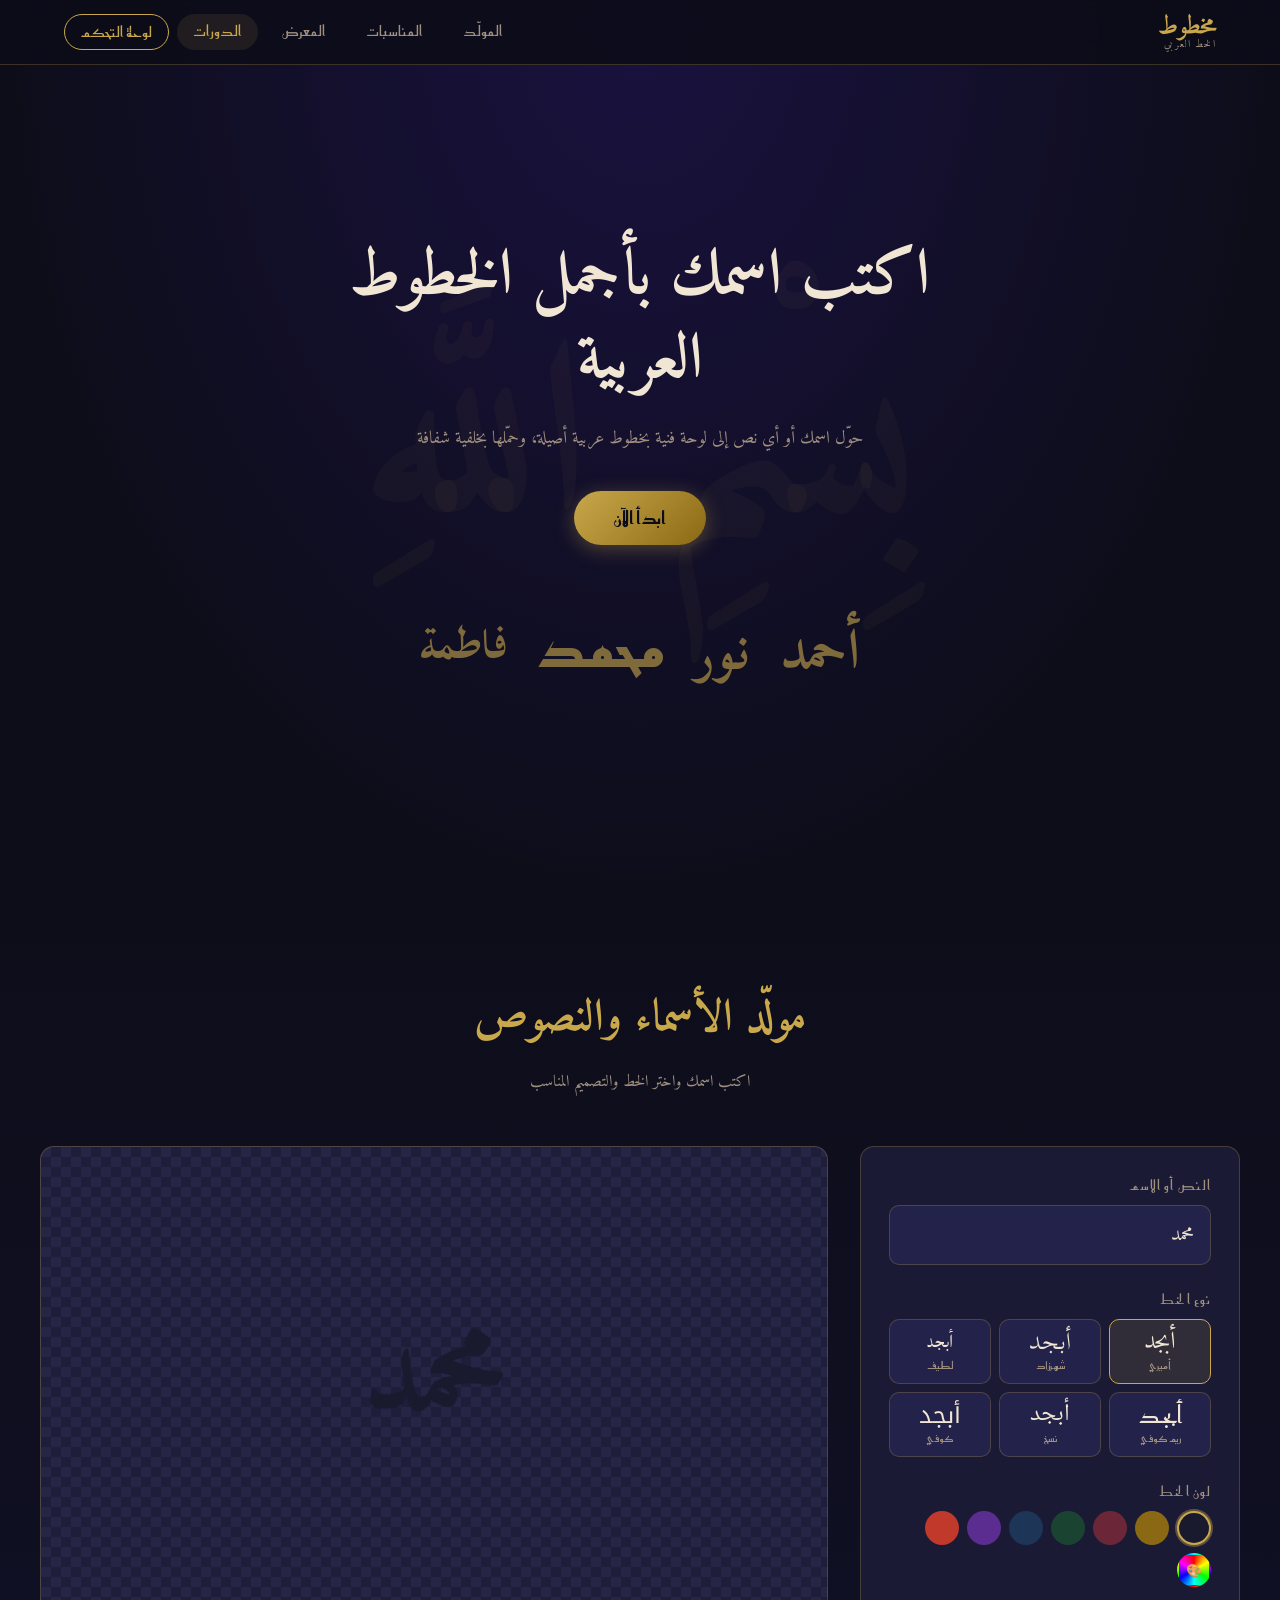
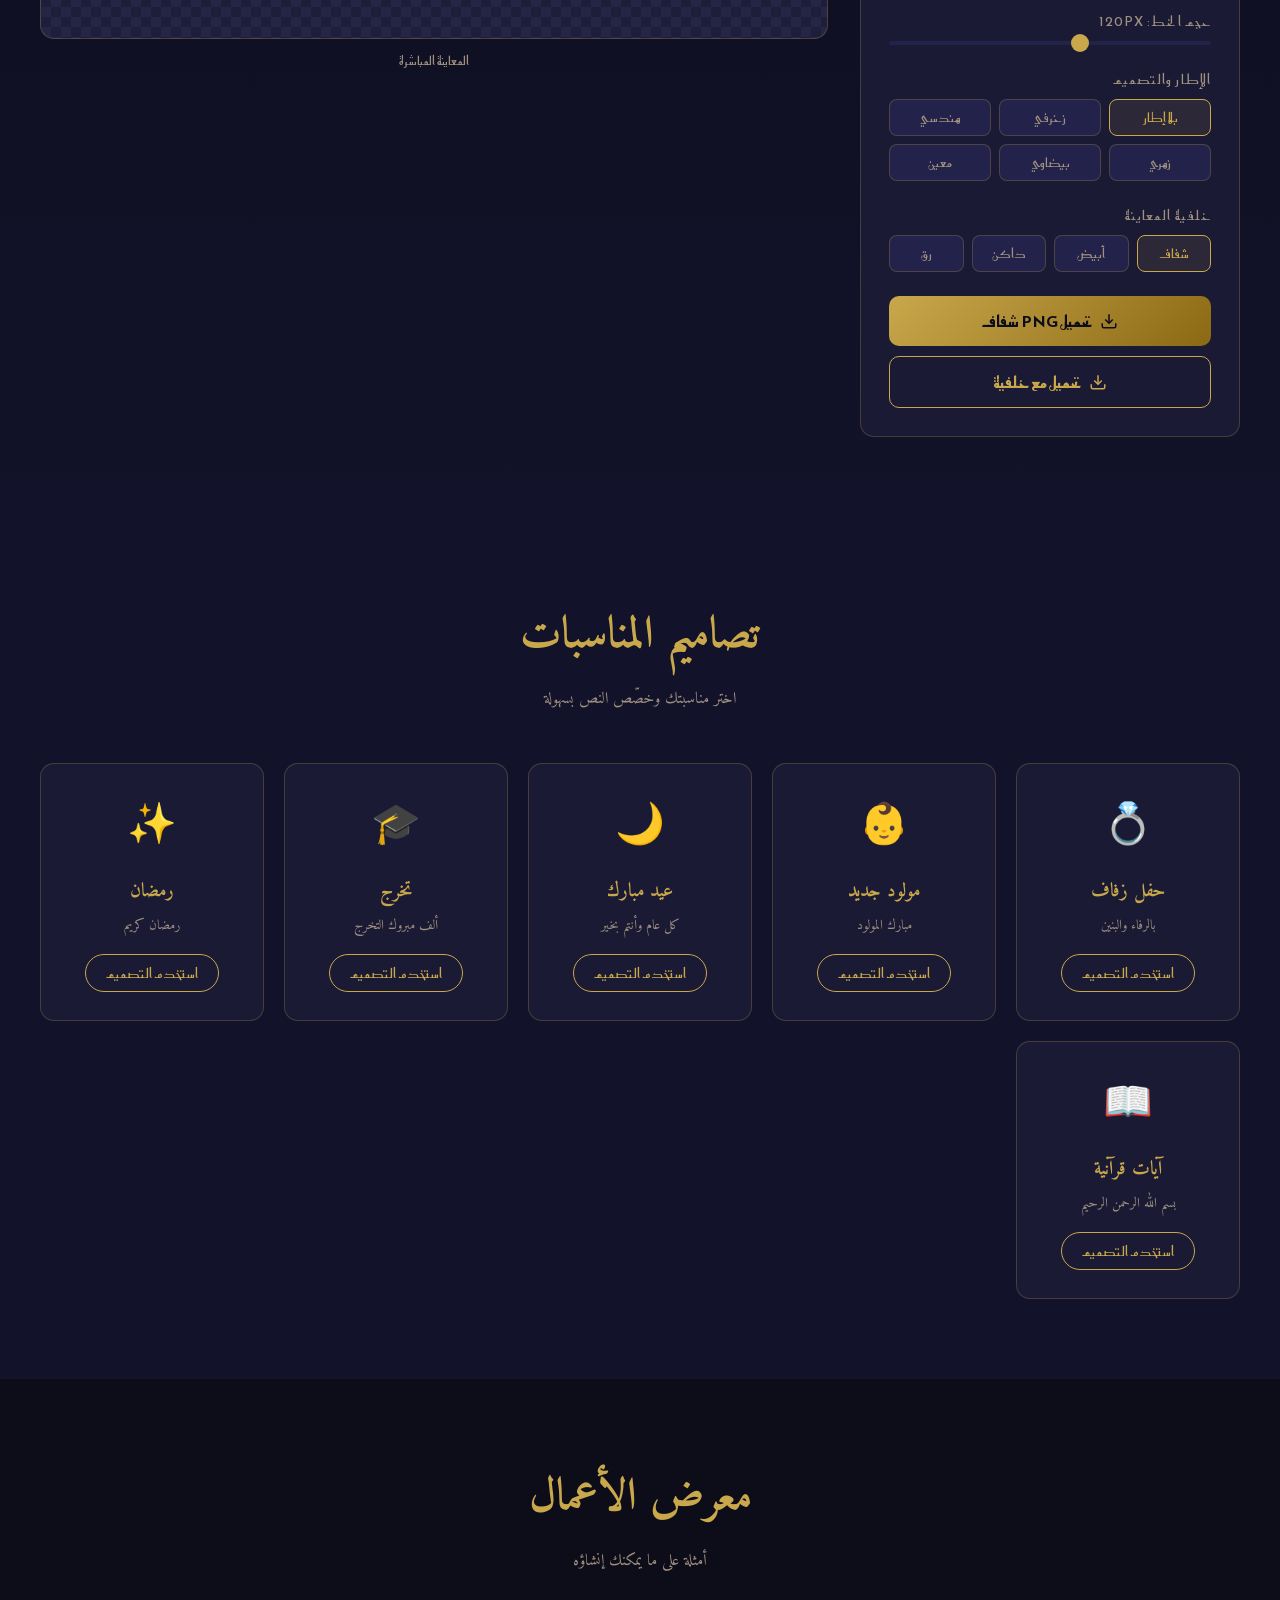
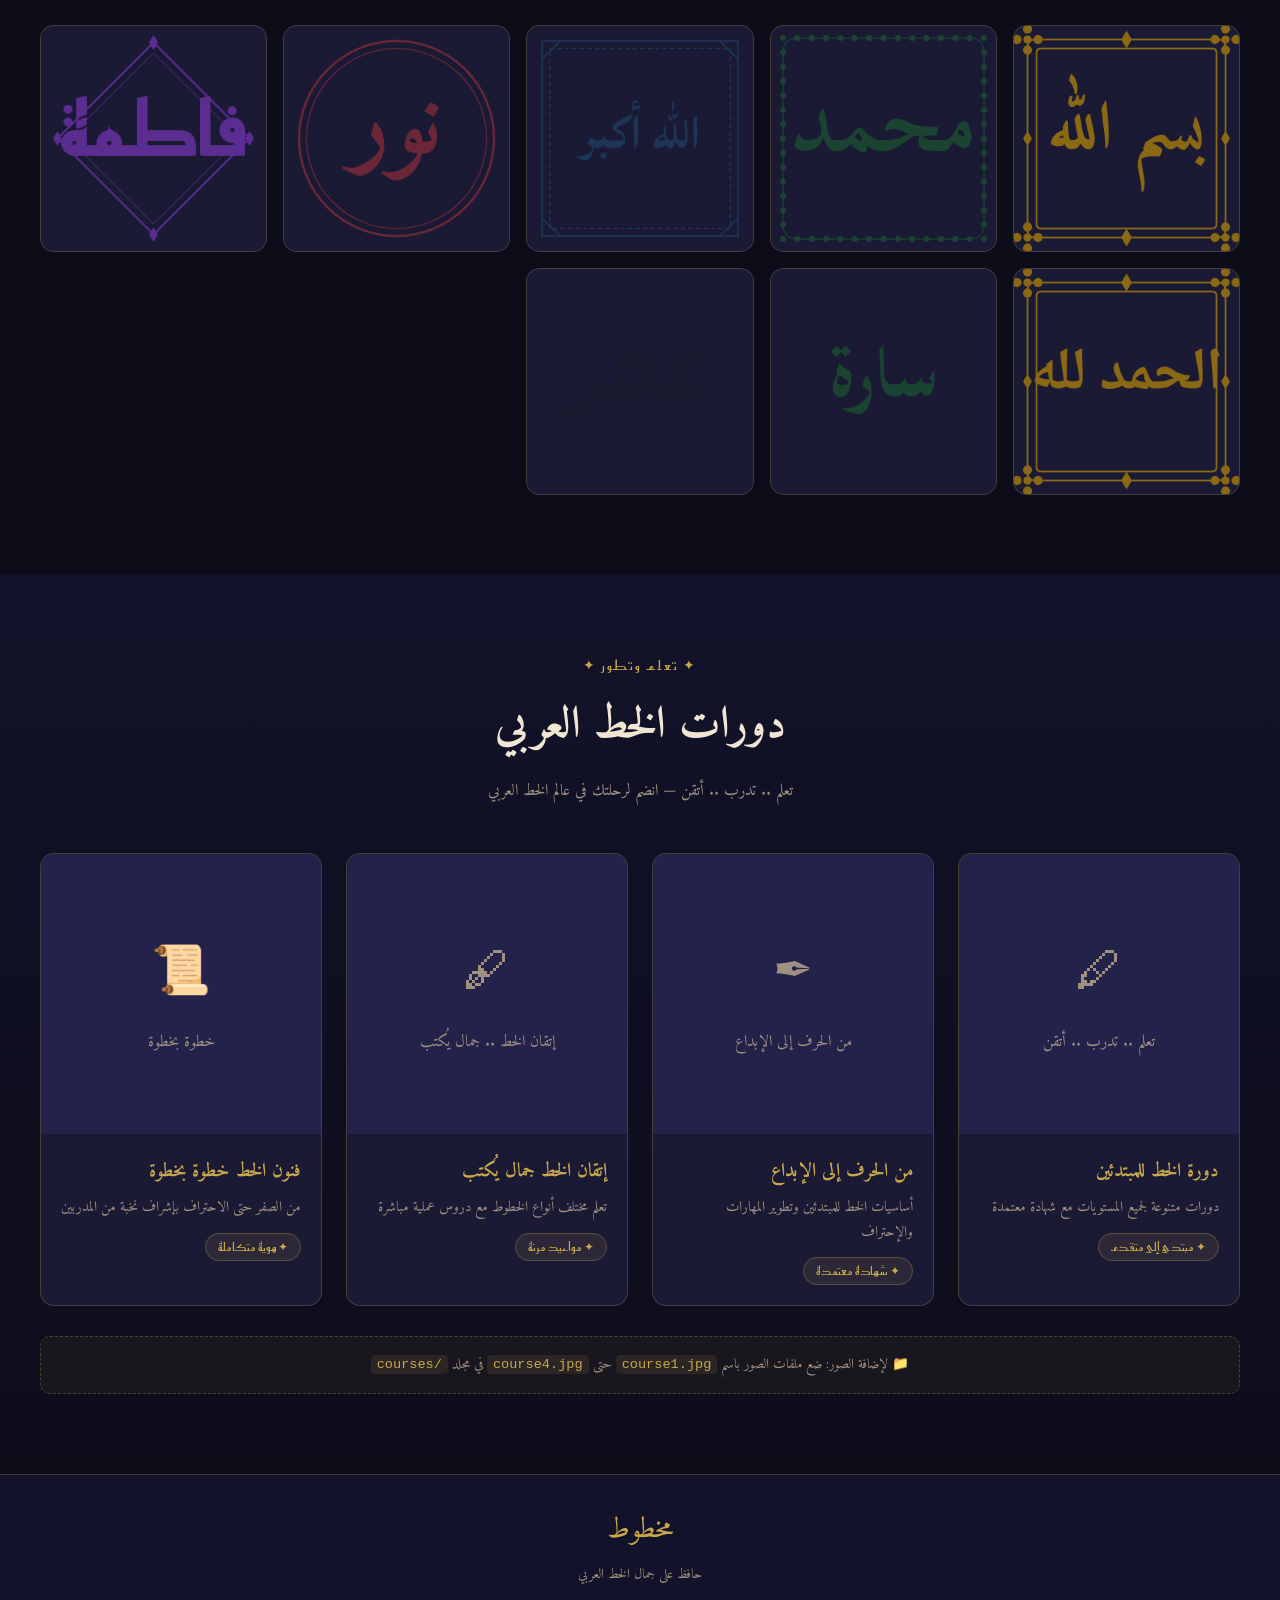
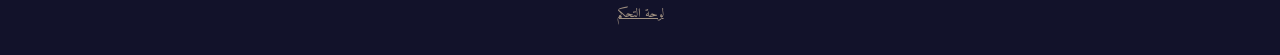
==== commit 7e18d011: "feat: لوحة تحكم الأدمن + ربط الموقع بالتخزين المحلي + إصلاح النشر - لوحة تحكم admin.html كاملة (دخول" ====
--- a/index.html
+++ b/index.html
@@ -14,14 +14,15 @@
   <header class="site-header">
     <div class="header-inner">
       <div class="logo">
-        <span class="logo-text">مخطوط</span>
-        <span class="logo-sub">الخط العربي</span>
+        <span class="logo-text" id="siteTitleEl">مخطوط</span>
+        <span class="logo-sub" id="siteSubEl">الخط العربي</span>
       </div>
       <nav class="nav">
         <a href="#generator" class="nav-link active">المولّد</a>
         <a href="#occasions" class="nav-link">المناسبات</a>
         <a href="#gallery" class="nav-link">المعرض</a>
         <a href="#courses" class="nav-link">الدورات</a>
+        <a href="admin.html" class="nav-link nav-admin">لوحة التحكم</a>
       </nav>
     </div>
   </header>
@@ -30,8 +31,8 @@
   <section class="hero">
     <div class="hero-bg-text">بِسْمِ اللَّهِ</div>
     <div class="hero-content">
-      <h1 class="hero-title">اكتب اسمك<br/>بأجمل الخطوط العربية</h1>
-      <p class="hero-desc">حوّل اسمك أو أي نص إلى لوحة فنية بخطوط عربية أصيلة، وحمّلها بخلفية شفافة</p>
+      <h1 class="hero-title" id="heroTitleEl">اكتب اسمك بأجمل الخطوط العربية</h1>
+      <p class="hero-desc" id="heroDescEl">حوّل اسمك أو أي نص إلى لوحة فنية بخطوط عربية أصيلة، وحمّلها بخلفية شفافة</p>
       <a href="#generator" class="btn-primary">ابدأ الآن</a>
     </div>
     <div class="hero-samples">
@@ -167,44 +168,7 @@
       <h2 class="section-title">تصاميم المناسبات</h2>
       <p class="section-sub">اختر مناسبتك وخصّص النص بسهولة</p>
 
-      <div class="occasions-grid">
-        <div class="occasion-card" data-occasion="wedding">
-          <div class="occasion-icon">💍</div>
-          <h3>حفل زفاف</h3>
-          <p>بالرفاء والبنين</p>
-          <button class="btn-occasion" onclick="loadOccasion('wedding')">استخدم التصميم</button>
-        </div>
-        <div class="occasion-card" data-occasion="newborn">
-          <div class="occasion-icon">👶</div>
-          <h3>مولود جديد</h3>
-          <p>مبارك المولود</p>
-          <button class="btn-occasion" onclick="loadOccasion('newborn')">استخدم التصميم</button>
-        </div>
-        <div class="occasion-card" data-occasion="eid">
-          <div class="occasion-icon">🌙</div>
-          <h3>عيد مبارك</h3>
-          <p>كل عام وأنتم بخير</p>
-          <button class="btn-occasion" onclick="loadOccasion('eid')">استخدم التصميم</button>
-        </div>
-        <div class="occasion-card" data-occasion="graduation">
-          <div class="occasion-icon">🎓</div>
-          <h3>تخرج</h3>
-          <p>ألف مبروك التخرج</p>
-          <button class="btn-occasion" onclick="loadOccasion('graduation')">استخدم التصميم</button>
-        </div>
-        <div class="occasion-card" data-occasion="ramadan">
-          <div class="occasion-icon">✨</div>
-          <h3>رمضان</h3>
-          <p>رمضان كريم</p>
-          <button class="btn-occasion" onclick="loadOccasion('ramadan')">استخدم التصميم</button>
-        </div>
-        <div class="occasion-card" data-occasion="quran">
-          <div class="occasion-icon">📖</div>
-          <h3>آيات قرآنية</h3>
-          <p>بسم الله الرحمن الرحيم</p>
-          <button class="btn-occasion" onclick="loadOccasion('quran')">استخدم التصميم</button>
-        </div>
-      </div>
+      <div class="occasions-grid" id="occGrid"></div>
     </div>
   </section>
 
@@ -292,8 +256,9 @@
   <!-- Footer -->
   <footer class="site-footer">
     <div class="footer-inner">
-      <span class="footer-logo">مخطوط</span>
-      <p>حافظ على جمال الخط العربي</p>
+      <span class="footer-logo" id="footerLogoEl">مخطوط</span>
+      <p id="footerDescEl">حافظ على جمال الخط العربي</p>
+      <a href="admin.html" class="footer-admin-link">لوحة التحكم</a>
     </div>
   </footer>
 
--- a/style.css
+++ b/style.css
@@ -809,3 +809,23 @@
   color: var(--text-muted);
   font-size: 1rem;
 }
+
+/* ========================
+   ADMIN LINK + EXTRAS
+======================== */
+.nav-admin {
+  border: 1px solid var(--gold);
+  color: var(--gold);
+}
+.nav-admin:hover {
+  background: var(--gold);
+  color: var(--deep);
+}
+.footer-admin-link {
+  margin-top: 8px;
+  font-size: 0.8rem;
+  color: var(--text-muted);
+  text-decoration: underline;
+  transition: color 0.2s;
+}
+.footer-admin-link:hover { color: var(--gold); }
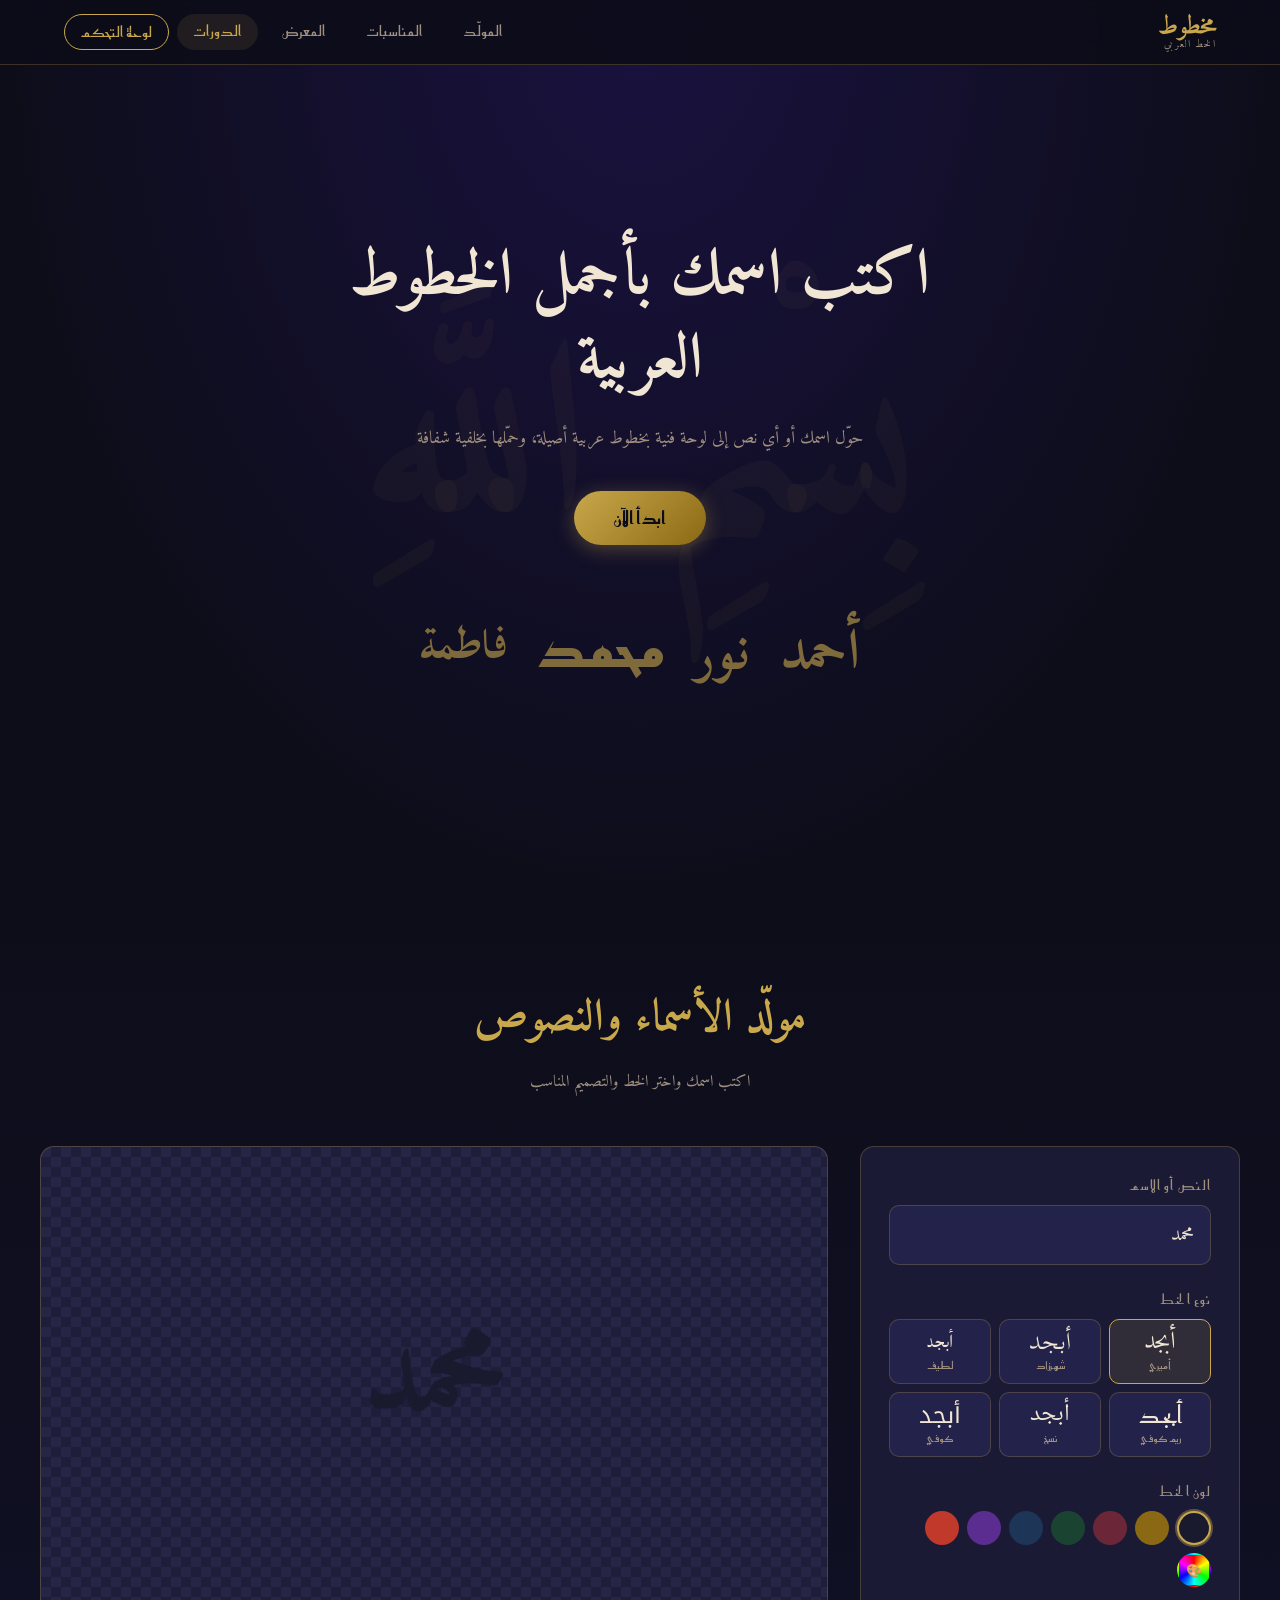
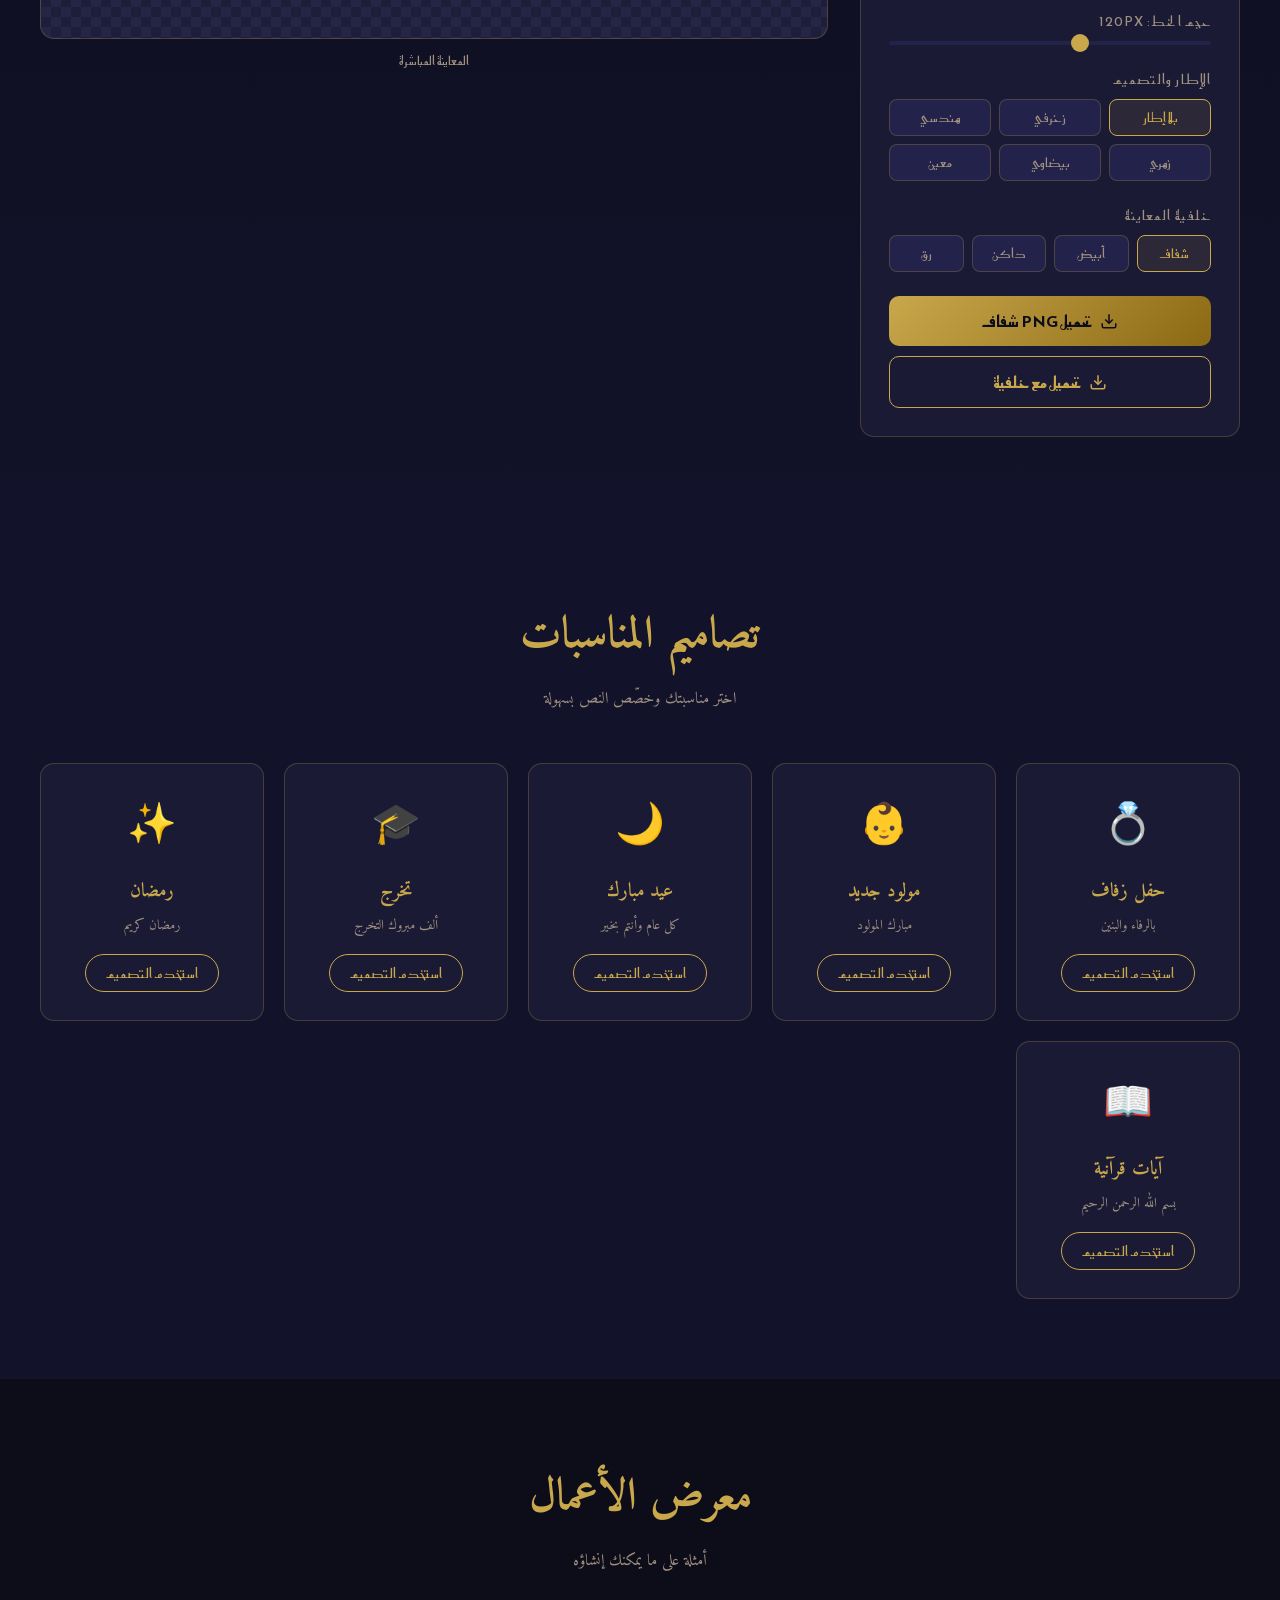
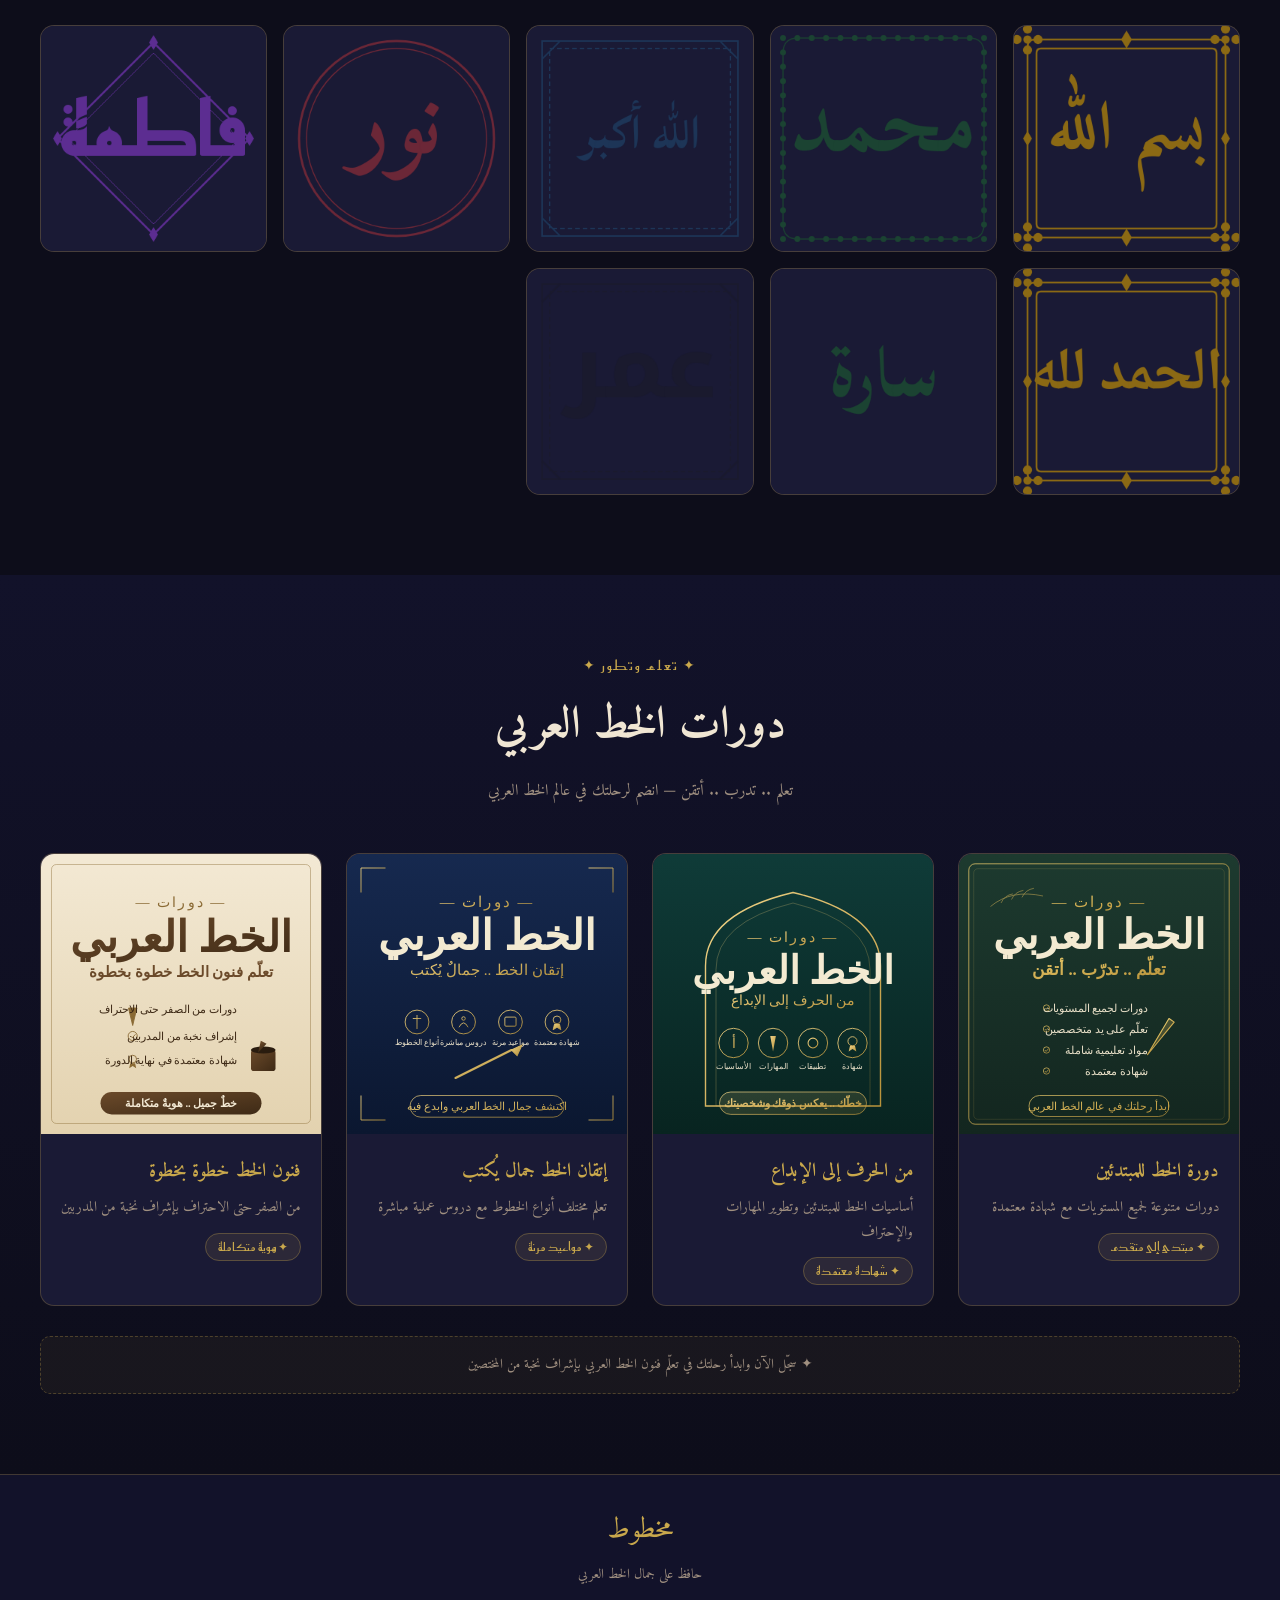
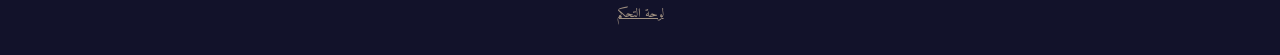
==== commit 559855e6: "feat: إضافة صور SVG مصممة لأقسام دورات الخط العربي - 4 لوحات SVG احترافية بطابع ذهبي/داكن (بدلاً من " ====
--- a/index.html
+++ b/index.html
@@ -192,7 +192,7 @@
       <div class="courses-grid">
         <div class="course-card">
           <div class="course-img-wrap">
-            <img src="courses/course1.jpg" alt="دورة الخط العربي - تعلم تدرب أتقن" class="course-img" onerror="this.parentElement.classList.add('img-missing')" />
+            <img src="courses/course1.svg" alt="دورة الخط العربي - تعلم تدرب أتقن" class="course-img" onerror="this.parentElement.classList.add('img-missing')" />
             <div class="course-img-placeholder">
               <span class="cip-icon">🖊</span>
               <span>تعلم .. تدرب .. أتقن</span>
@@ -206,7 +206,7 @@
         </div>
         <div class="course-card">
           <div class="course-img-wrap">
-            <img src="courses/course2.jpg" alt="دورة الخط العربي - من الحرف إلى الإبداع" class="course-img" onerror="this.parentElement.classList.add('img-missing')" />
+            <img src="courses/course2.svg" alt="دورة الخط العربي - من الحرف إلى الإبداع" class="course-img" onerror="this.parentElement.classList.add('img-missing')" />
             <div class="course-img-placeholder">
               <span class="cip-icon">✒</span>
               <span>من الحرف إلى الإبداع</span>
@@ -220,7 +220,7 @@
         </div>
         <div class="course-card">
           <div class="course-img-wrap">
-            <img src="courses/course3.jpg" alt="دورة الخط العربي - إتقان الخط جمال يُكتب" class="course-img" onerror="this.parentElement.classList.add('img-missing')" />
+            <img src="courses/course3.svg" alt="دورة الخط العربي - إتقان الخط جمال يُكتب" class="course-img" onerror="this.parentElement.classList.add('img-missing')" />
             <div class="course-img-placeholder">
               <span class="cip-icon">🖋</span>
               <span>إتقان الخط .. جمال يُكتب</span>
@@ -234,7 +234,7 @@
         </div>
         <div class="course-card">
           <div class="course-img-wrap">
-            <img src="courses/course4.jpg" alt="دورة الخط العربي - خطوة بخطوة" class="course-img" onerror="this.parentElement.classList.add('img-missing')" />
+            <img src="courses/course4.svg" alt="دورة الخط العربي - خطوة بخطوة" class="course-img" onerror="this.parentElement.classList.add('img-missing')" />
             <div class="course-img-placeholder">
               <span class="cip-icon">📜</span>
               <span>خطوة بخطوة</span>
@@ -248,7 +248,7 @@
         </div>
       </div>
       <div class="courses-note">
-        <p>📁 لإضافة الصور: ضع ملفات الصور باسم <code>course1.jpg</code> حتى <code>course4.jpg</code> في مجلد <code>courses/</code></p>
+        <p>✦ سجّل الآن وابدأ رحلتك في تعلّم فنون الخط العربي بإشراف نخبة من المختصين</p>
       </div>
     </div>
   </section>
